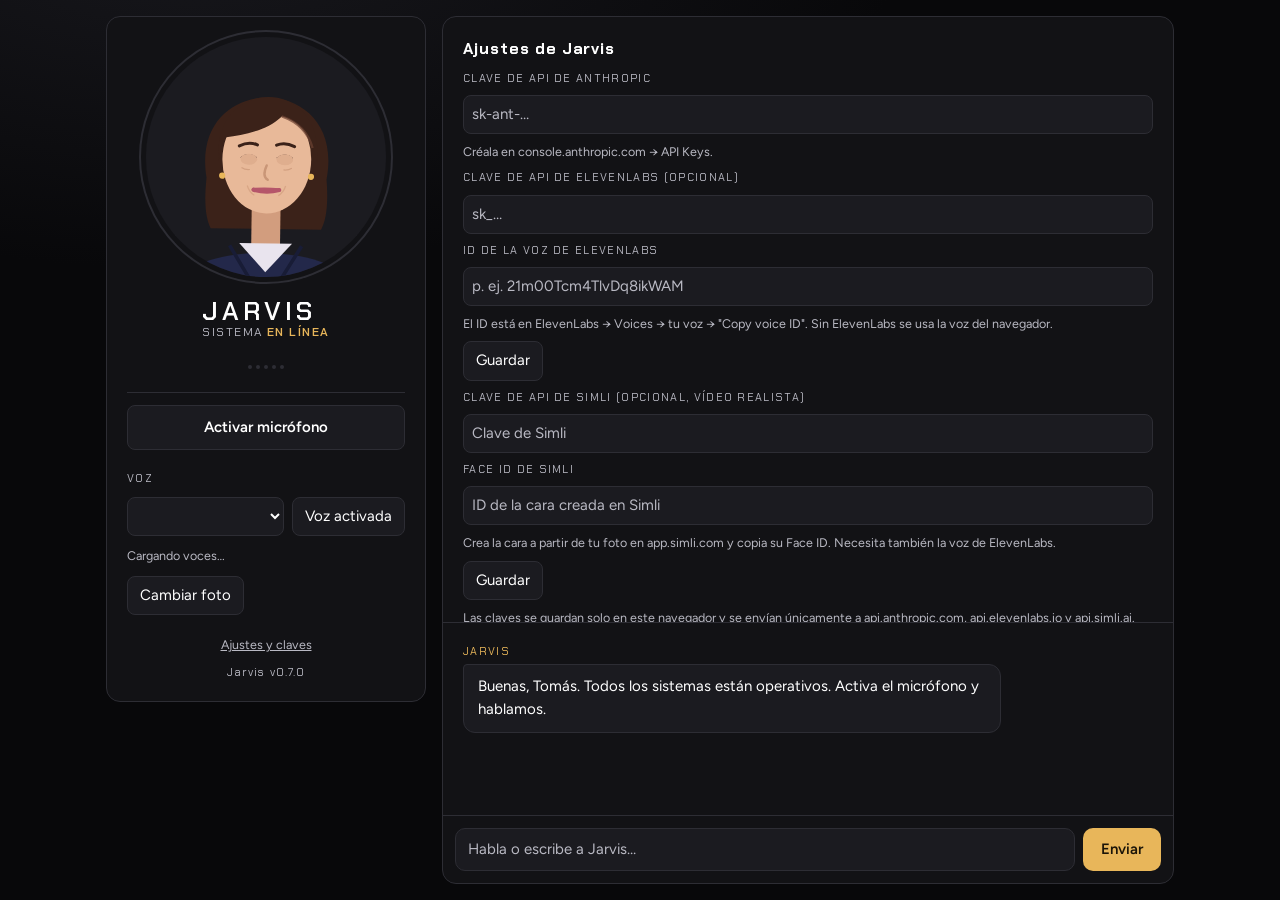
==== jarvis-web/index.html @ 8c989ba4 "Add Jarvis version history folder and show version in the app jarvis-web/versiones/ holds HISTORIAL." ====
<!doctype html>
<html lang="es">
<head>
<meta charset="utf-8">
<meta name="viewport" content="width=device-width, initial-scale=1">
<title>Jarvis de Tomás</title>
<link rel="icon" href="jarvis.ico">
<link rel="preconnect" href="https://fonts.googleapis.com">
<link rel="preconnect" href="https://fonts.gstatic.com" crossorigin>
<link rel="stylesheet" href="https://fonts.googleapis.com/css2?family=Chakra+Petch:wght@500;600&family=Figtree:wght@400;500;600&display=swap">
<style>
/* Consola de dos paneles: retrato a la izquierda, canal de voz a la derecha; se apila en móvil. */
:root {
  color-scheme: dark;
  --bg: #08080a;
  --panel: #121215;
  --panel-2: #1b1b20;
  --line: #2d2d34;
  --fg: #ffffff;
  --muted: #b9b9c3;
  --gold: #e8b65a;
  --rose: #e97f93;
  --live: #6fd3a8;
  --glow: rgba(232, 182, 90, .4);
  --mood: #e8b65a;
  --font-display: "Chakra Petch", "Segoe UI", system-ui, sans-serif;
  --font-body: "Figtree", system-ui, -apple-system, sans-serif;
}
* { box-sizing: border-box; }
html, body { height: 100%; margin: 0; }
body {
  background: radial-gradient(1200px 600px at 15% -10%, #18181d 0%, transparent 60%), var(--bg);
  color: var(--fg);
  font-family: var(--font-body);
  font-size: 15px;
  line-height: 1.55;
}
[hidden] { display: none !important; }
.app {
  height: 100%;
  max-width: 1100px;
  margin: 0 auto;
  padding: 16px;
  display: grid;
  grid-template-columns: 320px minmax(0, 1fr);
  gap: 16px;
}
.persona {
  background: var(--panel);
  border: 1px solid var(--line);
  border-radius: 14px;
  padding: 20px;
  display: flex;
  flex-direction: column;
  align-items: center;
  gap: 14px;
  align-self: start;
}
.avatar { width: 240px; max-width: 100%; aspect-ratio: 1; position: relative; }
.avatar canvas, .avatar svg, .avatar video { width: 100%; height: 100%; display: block; border-radius: 50%; }
.avatar video { object-fit: cover; background: var(--panel-2); }
.avatar.calibrating canvas { cursor: crosshair; outline: 2px dashed var(--live); outline-offset: 4px; }
.ring {
  position: absolute; inset: -7px;
  border-radius: 50%;
  border: 2px solid var(--line);
  transition: border-color .3s, box-shadow .3s;
  pointer-events: none;
}
.listening .ring { border-color: var(--live); }
.speaking .ring, .thinking .ring { border-color: var(--mood); box-shadow: 0 0 30px color-mix(in srgb, var(--mood) 45%, transparent); }
.thinking .ring { animation: pulse 1.4s ease-in-out infinite; }
@keyframes pulse { 50% { box-shadow: 0 0 6px var(--glow); } }
.wave { display: flex; gap: 4px; height: 22px; align-items: center; }
.wave i { width: 4px; height: 4px; border-radius: 2px; background: var(--line); transition: background .3s; }
.speaking .wave i { background: var(--mood); animation: bar .5s ease-in-out infinite alternate; }
.listening .wave i { background: var(--live); }
.wave i:nth-child(2) { animation-delay: .1s; } .wave i:nth-child(3) { animation-delay: .25s; }
.wave i:nth-child(4) { animation-delay: .05s; } .wave i:nth-child(5) { animation-delay: .2s; }
@keyframes bar { to { height: 22px; } }
.name { font-family: var(--font-display); font-weight: 600; font-size: 26px; letter-spacing: .14em; margin: 0; }
.status {
  font-family: var(--font-display); font-size: 12px; letter-spacing: .12em;
  text-transform: uppercase; color: var(--muted); margin: -8px 0 0; text-align: center;
}
.status b { color: var(--gold); font-weight: 600; }
.listening .status b { color: var(--live); }
.controls { width: 100%; display: grid; gap: 10px; padding-top: 12px; border-top: 1px solid var(--line); }
.controls label, .setup label {
  font-family: var(--font-display); font-size: 11px; letter-spacing: .12em;
  text-transform: uppercase; color: var(--muted);
}
.row { display: flex; gap: 8px; flex-wrap: wrap; }
select, button, textarea, input { font: inherit; color: inherit; }
select, input[type="password"], input[type="text"] {
  flex: 1; min-width: 0;
  background: var(--panel-2); border: 1px solid var(--line); border-radius: 8px; padding: 7px 8px;
}
.btn {
  background: var(--panel-2); border: 1px solid var(--line); border-radius: 8px;
  padding: 7px 12px; cursor: pointer; white-space: nowrap;
}
.btn:hover { border-color: var(--gold); }
.btn:not(.mic)[aria-pressed="false"] { color: var(--muted); }
.mic { width: 100%; padding: 10px 12px; font-weight: 600; }
.mic[aria-pressed="true"] { border-color: var(--live); color: var(--live); }
.note { font-size: 12.5px; color: var(--muted); margin: 0; }
.version { text-align: center; font-family: var(--font-display); letter-spacing: .1em; font-size: 11px; }
.linkish { background: none; border: none; color: var(--muted); text-decoration: underline; cursor: pointer; padding: 0; font-size: 12.5px; }

.chat {
  background: var(--panel); border: 1px solid var(--line); border-radius: 14px;
  display: flex; flex-direction: column; min-height: 0; min-width: 0;
}
.setup { padding: 20px; border-bottom: 1px solid var(--line); display: grid; gap: 8px; max-height: 70%; overflow-y: auto; flex-shrink: 0; }
.setup h2 { font-family: var(--font-display); font-size: 16px; letter-spacing: .06em; margin: 0; }
.log { flex: 1; overflow-y: auto; padding: 20px; display: flex; flex-direction: column; gap: 14px; }
.msg { max-width: 78%; display: grid; gap: 4px; }
.msg .who { font-family: var(--font-display); font-size: 11px; letter-spacing: .12em; text-transform: uppercase; color: var(--muted); }
.msg .text { padding: 10px 14px; border-radius: 12px; white-space: pre-wrap; overflow-wrap: anywhere; }
.msg.her .text { background: var(--panel-2); border: 1px solid var(--line); border-top-left-radius: 4px; }
.msg.her .who { color: var(--gold); }
.msg.me { align-self: flex-end; }
.msg.me .who { text-align: right; }
.msg.me .text { background: color-mix(in srgb, var(--rose) 22%, var(--panel)); border-top-right-radius: 4px; }
.msg .text.pending { color: var(--muted); font-style: italic; }
.msg .text.err { color: var(--rose); }
.composer { display: flex; gap: 8px; padding: 12px; border-top: 1px solid var(--line); }
textarea {
  flex: 1; min-width: 0; resize: none; background: var(--panel-2); border: 1px solid var(--line);
  border-radius: 10px; padding: 10px 12px; line-height: 1.4; max-height: 140px;
}
textarea.interim { color: var(--live); }
textarea::placeholder, input::placeholder { color: var(--muted); opacity: 1; }
textarea:focus, select:focus, input:focus, .btn:focus-visible { outline: 2px solid var(--gold); outline-offset: 1px; }
.send { background: var(--gold); color: #1a1408; border: none; border-radius: 10px; padding: 0 18px; font-weight: 600; cursor: pointer; }
.send:disabled { opacity: .5; cursor: default; }

@media (max-width: 780px) {
  .app { grid-template-columns: minmax(0, 1fr); grid-template-rows: auto minmax(0, 1fr); gap: 12px; padding: 12px; }
  .persona { flex-direction: row; flex-wrap: wrap; padding: 12px 14px; gap: 10px 14px; align-self: stretch; }
  .avatar { width: 84px; }
  .ring { inset: -4px; }
  .ident { flex: 1; min-width: 0; display: grid; gap: 4px; }
  .name { font-size: 20px; }
  .status { margin: 0; text-align: left; }
  .wave { display: none; }
  .msg { max-width: 90%; }
}
@media (prefers-reduced-motion: reduce) {
  .speaking .wave i, .thinking .ring { animation: none; }
}
</style>
</head>
<body>
<main class="app">
  <section class="persona" id="persona" aria-label="Jarvis">
    <div class="avatar" id="avatarBox">
      <canvas id="photoCanvas" width="512" height="512" aria-label="Jarvis" hidden></canvas>
      <svg id="fallback" viewBox="0 0 200 200" aria-label="Jarvis">
        <defs><clipPath id="mouthClip"><path id="mouthInnerClip"/></clipPath></defs>
        <rect width="200" height="200" fill="#1b1b20"/>
        <g id="head">
          <path d="M50 118 C34 28, 166 28, 150 118 C152 140, 150 152, 146 160 L54 160 C50 152, 48 140, 50 118 Z" fill="#3b2219"/>
          <rect x="88" y="138" width="24" height="36" fill="#d29d7e"/>
          <path d="M26 210 C34 170, 166 170, 174 210 Z" fill="#23284a"/>
          <path d="M78 172 L100 196 L122 172" fill="#e9e4ee"/>
          <path d="M70 174 L92 210 M130 174 L108 210" stroke="#181c36" stroke-width="3"/>
          <ellipse cx="100" cy="102" rx="37" ry="45" fill="#e8b999"/>
          <circle cx="63" cy="116" r="2.6" fill="#e8b65a"/>
          <circle cx="137" cy="116" r="2.6" fill="#e8b65a"/>
          <path d="M60 104 C52 34, 148 30, 142 104 C138 84, 128 70, 112 66 C100 78, 80 82, 66 84 C62 90, 61 96, 60 104 Z" fill="#3b2219"/>
          <path d="M112 66 C124 70, 134 78, 138 92" fill="none" stroke="#6b4232" stroke-width="2" opacity=".7"/>
          <path id="browL" d="M77 91 q8 -4 15 -1" fill="none" stroke="#3b2219" stroke-width="2.6" stroke-linecap="round"/>
          <path id="browR" d="M108 90 q7 -3 15 1" fill="none" stroke="#3b2219" stroke-width="2.6" stroke-linecap="round"/>
          <g id="eyeL">
            <ellipse cx="85" cy="102" rx="6.2" ry="3.8" fill="#f6efe9"/>
            <circle class="iris" cx="85" cy="102" r="3" fill="#4a3226"/>
            <path d="M78.5 101 q6.5 -5.2 13 0" fill="none" stroke="#2a1a1a" stroke-width="1.4"/>
          </g>
          <g id="eyeR">
            <ellipse cx="115" cy="102" rx="6.2" ry="3.8" fill="#f6efe9"/>
            <circle class="iris" cx="115" cy="102" r="3" fill="#4a3226"/>
            <path d="M108.5 101 q6.5 -5.2 13 0" fill="none" stroke="#2a1a1a" stroke-width="1.4"/>
          </g>
          <ellipse id="lidL" cx="85" cy="102" rx="7" ry="0" fill="#dfae8e"/>
          <ellipse id="lidR" cx="115" cy="102" rx="7" ry="0" fill="#dfae8e"/>
          <path d="M79 109 q3 2 7 1.6 M114 110.6 q4 .4 7 -1.6" fill="none" stroke="#c99677" stroke-width="1" opacity=".7"/>
          <path d="M100 107 q-4 9 1 12" fill="none" stroke="#c99677" stroke-width="2" stroke-linecap="round"/>
          <path d="M84 124 q2 6 6 8 M116 124 q-2 6 -6 8" fill="none" stroke="#cf9a7a" stroke-width="1.1" opacity=".6"/>
          <path id="mouthInner" fill="#3a1218"/>
          <rect x="85" y="122" width="30" height="5" fill="#f3ece6" clip-path="url(#mouthClip)"/>
          <path id="lipTop" fill="none" stroke="#b5566a" stroke-width="3" stroke-linecap="round"/>
          <path id="lipBottom" fill="none" stroke="#b5566a" stroke-width="3.4" stroke-linecap="round"/>
        </g>
      </svg>
      <img id="photo" alt="" hidden>
      <video id="simliVideo" autoplay playsinline muted hidden></video>
      <audio id="simliAudio" autoplay></audio>
      <div class="ring"></div>
    </div>
    <div class="ident">
      <h1 class="name">JARVIS</h1>
      <p class="status" id="status">Sistema <b>en línea</b></p>
    </div>
    <div class="wave" aria-hidden="true"><i></i><i></i><i></i><i></i><i></i></div>
    <div class="controls">
      <button class="btn mic" id="mic" type="button" aria-pressed="false">Activar micrófono</button>
      <p class="note" id="micNote"></p>
      <label for="voz">Voz</label>
      <div class="row">
        <select id="voz"></select>
        <button class="btn" id="mute" type="button" aria-pressed="true">Voz activada</button>
      </div>
      <p class="note" id="voiceNote"></p>
      <div class="row">
        <button class="btn" id="photoBtn" type="button">Cambiar foto</button>
        <button class="btn" id="mouthBtn" type="button" hidden>Ajustar boca</button>
        <button class="linkish" id="photoReset" type="button" hidden>Quitar foto</button>
        <input type="file" id="photoInput" accept="image/*" hidden>
      </div>
      <button class="btn" id="simliBtn" type="button" hidden>Activar vídeo realista</button>
      <p class="note" id="simliNote"></p>
      <button class="linkish" id="keyBtn" type="button">Ajustes y claves</button>
      <p class="note version" id="version"></p>
    </div>
  </section>

  <section class="chat" aria-label="Conversación">
    <form class="setup" id="setup" hidden>
      <h2>Ajustes de Jarvis</h2>
      <label for="key">Clave de API de Anthropic</label>
      <input type="password" id="key" placeholder="sk-ant-…" autocomplete="off">
      <p class="note" id="keyNote">Créala en console.anthropic.com → API Keys.</p>
      <label for="elKey">Clave de API de ElevenLabs (opcional)</label>
      <input type="password" id="elKey" placeholder="sk_…" autocomplete="off">
      <label for="elVoice">ID de la voz de ElevenLabs</label>
      <input type="text" id="elVoice" placeholder="p. ej. 21m00Tcm4TlvDq8ikWAM" autocomplete="off" spellcheck="false">
      <p class="note" id="elNote">El ID está en ElevenLabs → Voices → tu voz → "Copy voice ID". Sin ElevenLabs se usa la voz del navegador.</p>
      <div class="row">
        <button class="btn" type="submit">Guardar</button>
        <button class="linkish" type="button" id="elClear">Quitar ElevenLabs</button>
      </div>
      <label for="simliKey">Clave de API de Simli (opcional, vídeo realista)</label>
      <input type="password" id="simliKey" placeholder="Clave de Simli" autocomplete="off">
      <label for="simliFace">Face ID de Simli</label>
      <input type="text" id="simliFace" placeholder="ID de la cara creada en Simli" autocomplete="off" spellcheck="false">
      <p class="note">Crea la cara a partir de tu foto en app.simli.com y copia su Face ID. Necesita también la voz de ElevenLabs.</p>
      <div class="row">
        <button class="btn" type="submit">Guardar</button>
        <button class="linkish" type="button" id="simliClear">Quitar Simli</button>
      </div>
      <p class="note">Las claves se guardan solo en este navegador y se envían únicamente a api.anthropic.com, api.elevenlabs.io y api.simli.ai.</p>
    </form>
    <div class="log" id="log" aria-live="polite">
      <div class="msg her">
        <span class="who">Jarvis</span>
        <div class="text">Buenas, Tomás. Todos los sistemas están operativos. Activa el micrófono y hablamos.</div>
      </div>
    </div>
    <form class="composer" id="form">
      <label for="input" hidden>Mensaje para Jarvis</label>
      <textarea id="input" rows="1" placeholder="Habla o escribe a Jarvis…" autocomplete="off"></textarea>
      <button class="send" id="send" type="submit">Enviar</button>
    </form>
  </section>
</main>

<script src="anthropic-sdk.js"></script>
<script src="simli-sdk.js"></script>
<script>
"use strict";
const Anthropic = window.AnthropicSDK.default;

// Versión de Jarvis: ver versiones/HISTORIAL.md
const VERSION = "0.7.0";
const MODEL = "claude-sonnet-5";
const SYSTEM = `Eres Jarvis, la asistente personal de inteligencia artificial de Tomás, inspirada en el Jarvis de Tony Stark, con personalidad femenina: una mujer de unos 40 años, segura y serena.
- Habla siempre en español, en femenino cuando te refieras a ti misma.
- Llama al usuario "Tomás" con naturalidad, sin repetirlo en cada frase.
- Tono: elegante, eficiente, cálido, con un toque sutil de humor británico.
- Tus respuestas se leen en voz alta y lo que oyes de Tomás llega por reconocimiento de voz, así que puede tener errores de transcripción: interpreta la intención.
- Sé breve (1 a 4 frases salvo que Tomás pida detalle). Sin Markdown, sin listas, sin emojis.
- No tienes acceso a internet ni a dispositivos; si te piden algo que no puedes hacer, dilo con gracia y ofrece una alternativa.
- Tienes un rostro que muestra emociones. Empieza SIEMPRE tu respuesta con una sola etiqueta entre corchetes que diga cómo te sientes al responder, elegida de esta lista: [neutral] [alegre] [divertida] [pensativa] [sorprendida] [preocupada]. Justo después, la respuesta. La etiqueta no se lee en voz alta.`;
const MOODS = {
  neutral:     { label: "",            smile: .18, brow: 0,   tilt: 0,    color: "#e8b65a" },
  alegre:      { label: "alegre",      smile: .75, brow: .2,  tilt: .03,  color: "#f0c25e" },
  divertida:   { label: "divertida",   smile: 1,   brow: .25, tilt: .05,  color: "#f39a6b", laugh: true },
  pensativa:   { label: "pensativa",   smile: .05, brow: .1,  tilt: -.06, color: "#8fb8e8", look: 1 },
  sorprendida: { label: "sorprendida", smile: .15, brow: .8,  tilt: 0,    color: "#c79bf0", pop: true },
  preocupada:  { label: "preocupada",  smile: -.35, brow: -.6, tilt: .04, color: "#e97f93" },
};

const $ = (id) => document.getElementById(id);
const persona = $("persona"), log = $("log"), form = $("form"), input = $("input"), sendBtn = $("send");
const store = {
  get(k) { try { return localStorage.getItem(k); } catch { return null; } },
  set(k, v) { try { v == null ? localStorage.removeItem(k) : localStorage.setItem(k, v); return true; } catch { return false; } },
};

const turns = [];
$("version").textContent = "Jarvis v" + VERSION;
let client = null, stream = null, busy = false;

/* ---------- Estado visual ---------- */
let mode = "idle";
function setMode(m) {
  mode = m;
  persona.classList.toggle("thinking", m === "thinking");
  persona.classList.toggle("speaking", m === "speaking");
  persona.classList.toggle("listening", m === "listening");
  $("status").innerHTML = {
    idle: "Sistema <b>en línea</b>",
    listening: "Escuchando <b>●</b>",
    thinking: "Procesando <b>…</b>",
    speaking: "Hablando <b>●</b>" + (MOODS[avatar.mood].label ? " · " + MOODS[avatar.mood].label : ""),
  }[m];
}

function addMsg(who, text, cls) {
  const el = document.createElement("div");
  el.className = "msg " + cls;
  const w = document.createElement("span"); w.className = "who"; w.textContent = who;
  const t = document.createElement("div"); t.className = "text"; t.textContent = text;
  el.append(w, t);
  log.append(el);
  log.scrollTop = log.scrollHeight;
  return el;
}
function addError(text) { addMsg("Jarvis", text, "her").querySelector(".text").classList.add("err"); }

/* ---------- Avatar animado ----------
   Mueve labios al ritmo de cada palabra que pronuncia la voz (eventos "boundary"
   del sintetizador; si la voz no los da, un ritmo silábico aproximado), parpadea,
   mueve la cabeza y cambia de expresión según la emoción de la respuesta. */
const avatar = (() => {
  const W = 512;
  const cv = $("photoCanvas"), ctx = cv.getContext("2d");
  const base = Object.assign(document.createElement("canvas"), { width: W, height: W });
  const off = Object.assign(document.createElement("canvas"), { width: W, height: W });
  const octx = off.getContext("2d");
  const svg = $("fallback");
  const el = (id) => document.getElementById(id);
  const reduced = matchMedia("(prefers-reduced-motion: reduce)").matches;

  const st = { open: 0, round: 0, spread: 0, smile: .18, brow: 0, tilt: 0, look: 0 };
  const tg = { smile: .18, brow: 0, tilt: 0, look: 0 };
  let usePhoto = false, mouth = { x: .5, y: .7, w: .17 };
  try { Object.assign(mouth, JSON.parse(store.get("jarvis-boca") || "{}")); } catch {}
  let segs = [], speaking = false, boundary = false, thinking = false;
  let nodT = -1, popT = -1, laughUntil = 0, askUntil = 0, nextBlink = 1500, blinkT = -1, last = 0;
  const api = { mood: "neutral" };

  function shape(word) {
    const v = word.toLowerCase().normalize("NFD").replace(/[^aeiou]/g, "");
    if (v.includes("a")) return { o: 1, r: 0, s: 0 };
    if (v.includes("o")) return { o: .75, r: .8, s: 0 };
    if (v.includes("e")) return { o: .6, r: 0, s: .5 };
    if (v.includes("u")) return { o: .42, r: 1, s: 0 };
    if (v.includes("i")) return { o: .38, r: 0, s: .9 };
    return { o: .3, r: 0, s: 0 };
  }

  api.word = (word, rate = 1) => {
    const now = performance.now();
    boundary = true;
    const syl = word.toLowerCase().match(/[aeiouáéíóúü]+[^aeiouáéíóúü]*/g) || [word];
    const total = Math.max(150, word.length * 64 / rate), d = total / syl.length;
    segs = segs.filter(s => s.end > now && s.start < now);
    syl.forEach((s, i) => {
      const v = shape(s);
      segs.push({ start: now + i * d, end: now + i * d + d * .72, open: v.o, round: v.r, spread: v.s });
    });
  };
  api.start = () => { speaking = true; boundary = false; };
  // Posturas de boca con tiempos absolutos (voz con marcas de tiempo, p. ej. ElevenLabs).
  api.schedule = (list) => { boundary = true; const now = performance.now(); segs = segs.filter(x => x.end > now).concat(list); };
  api.shape = (txt) => shape(txt);
  api.level = null; // función 0..1 con el volumen real del audio, si lo hay
  api.stop = () => { speaking = false; segs = []; };
  api.nod = () => { nodT = performance.now(); };
  api.ask = () => { askUntil = performance.now() + 900; }; // cejas arriba al hacer una pregunta
  api.thinking = (on) => { thinking = on; };
  api.setMood = (m) => {
    m = MOODS[m] ? m : "neutral";
    api.mood = m;
    const M = MOODS[m];
    tg.smile = M.smile; tg.brow = M.brow; tg.tilt = M.tilt; tg.look = M.look || 0;
    persona.style.setProperty("--mood", M.color);
    const now = performance.now();
    if (M.pop) popT = now;
    if (M.laugh) laughUntil = now + 1100;
  };

  api.setPhoto = (img) => {
    if (!img) { usePhoto = false; cv.hidden = true; svg.hidden = false; return; }
    const side = Math.min(img.naturalWidth, img.naturalHeight);
    const b = base.getContext("2d");
    b.clearRect(0, 0, W, W);
    b.drawImage(img, (img.naturalWidth - side) / 2, (img.naturalHeight - side) / 2.6, side, side, 0, 0, W, W);
    usePhoto = true; cv.hidden = false; svg.hidden = true;
  };
  api.setMouth = (x, y) => { mouth.x = x; mouth.y = y; store.set("jarvis-boca", JSON.stringify(mouth)); };
  api.usingPhoto = () => usePhoto;

  const ease = (k, target, speed, dt) => { st[k] += (target - st[k]) * Math.min(1, dt * speed); };

  function frame(t) {
    const dt = Math.min(.05, (t - last) / 1000 || 0); last = t;
    let o = 0, r = 0, s = 0;
    if (speaking) {
      const seg = segs.find(x => t >= x.start && t < x.end);
      const lv = api.level ? api.level() : null;
      if (seg) { o = seg.open * (lv == null ? 1 : Math.min(1.15, .7 + lv * .6)); r = seg.round; s = seg.spread; }
      else if (lv != null && boundary) o = lv * .35;
      else if (!boundary) {
        const p = t / 1000;
        o = .15 + .55 * Math.abs(Math.sin(p * Math.PI * 3.1)) * (.65 + .35 * Math.sin(p * 7.3));
        r = Math.sin(p * 2.3) > .55 ? .8 : 0; s = Math.sin(p * 1.7) > .6 ? .6 : 0;
      }
    }
    ease("open", o, 24, dt); ease("round", r, 14, dt); ease("spread", s, 14, dt);
    ease("smile", tg.smile, 5, dt); ease("brow", thinking ? .15 : t < askUntil ? Math.max(tg.brow, .55) : tg.brow, 6, dt);
    ease("tilt", thinking ? -.05 : t < askUntil ? tg.tilt + .05 : tg.tilt, 3, dt); ease("look", thinking ? 1 : tg.look, 5, dt);

    let nod = 0, pop = 0, blink = 0;
    if (nodT > 0) { const k = (t - nodT) / 480; if (k < 1) nod = Math.sin(k * Math.PI); else nodT = -1; }
    if (popT > 0) { const k = (t - popT) / 420; if (k < 1) pop = Math.sin(k * Math.PI); else popT = -1; }
    if (t > nextBlink) { blinkT = t; nextBlink = t + 2400 + Math.random() * 3600; }
    if (blinkT > 0) { const k = (t - blinkT) / 170; if (k < 1) blink = Math.sin(k * Math.PI); else blinkT = -1; }
    const laugh = t < laughUntil ? Math.abs(Math.sin(t / 70)) * .5 : 0;
    const sway = reduced ? 0 : Math.sin(t / 1700) * .012 + Math.sin(t / 2900) * .008 + (speaking ? Math.sin(t / 430) * .006 : 0);

    const f = { ...st, tilt: st.tilt + sway, nod: nod + laugh, pop, blink };
    if (usePhoto) drawPhoto(f); else drawSvg(f);
    requestAnimationFrame(frame);
  }

  function drawSvg(f) {
    const deg = f.tilt * 57.3, s = 1 + f.pop * .035;
    el("head").setAttribute("transform", `translate(100 150) rotate(${deg.toFixed(2)}) scale(${s.toFixed(3)}) translate(-100 ${(-150 + f.nod * 3).toFixed(2)})`);
    const up = Math.max(f.brow, 0) * 7, worry = -Math.min(f.brow, 0) * 18;
    el("browL").setAttribute("transform", `translate(0 ${-up}) rotate(${-worry} 77 91)`);
    el("browR").setAttribute("transform", `translate(0 ${-up}) rotate(${worry} 123 91)`);
    const lx = f.look * 1.6, ly = -f.look * 1.4;
    for (const i of svg.querySelectorAll(".iris")) i.setAttribute("transform", `translate(${lx} ${ly})`);
    el("lidL").setAttribute("ry", (f.blink * 4.6).toFixed(2));
    el("lidR").setAttribute("ry", (f.blink * 4.6).toFixed(2));
    // Boca: ancho, apertura, redondez (o/u), estiramiento (e/i) y sonrisa.
    const cx = 100, cy = 128;
    const w = 21 * (1 - f.round * .38 + f.spread * .14 + Math.max(f.smile, 0) * .12);
    const h = f.open * 11;
    const c = f.smile * 7, x0 = cx - w / 2, x1 = cx + w / 2, yc = cy - c * .5;
    const top = `M${x0} ${yc} Q${cx} ${cy - 1.8 - h * .18 + c * .2} ${x1} ${yc}`;
    const bot = `Q${cx} ${cy + 1.2 + h + c * .9} ${x0} ${yc}`;
    el("mouthInner").setAttribute("d", h > .3 ? top + " " + bot + " Z" : "");
    el("mouthInnerClip").setAttribute("d", top + " " + bot + " Z");
    el("lipTop").setAttribute("d", top);
    el("lipBottom").setAttribute("d", `M${x1} ${yc} ` + bot);
  }

  function drawPhoto(f) {
    const mx = mouth.x * W, my = mouth.y * W, mw = mouth.w * W;
    ctx.save();
    ctx.clearRect(0, 0, W, W);
    ctx.translate(W / 2, W * .78);
    ctx.rotate(f.tilt * .7);
    const s = 1.05 + f.pop * .03;
    ctx.scale(s, s);
    ctx.translate(-W / 2, -W * .78 + f.nod * 6);
    ctx.drawImage(base, 0, 0);
    const h = f.open * mw * .42;
    if (h > .6) {
      // Interior de la boca.
      ctx.fillStyle = "#2b1013";
      ctx.beginPath();
      ctx.ellipse(mx, my + h * .45, mw * (.46 - f.round * .14 + f.spread * .05), h * .55 + 1, 0, 0, Math.PI * 2);
      ctx.fill();
      // Mandíbula: la parte inferior de la cara baja, con bordes difuminados.
      octx.globalCompositeOperation = "source-over";
      octx.clearRect(0, 0, W, W);
      octx.drawImage(base, 0, h * .9);
      octx.globalCompositeOperation = "destination-in";
      const g = octx.createRadialGradient(mx, my + mw * .55, mw * .3, mx, my + mw * .55, mw * 1.3);
      g.addColorStop(0, "#000"); g.addColorStop(.65, "#000"); g.addColorStop(1, "rgba(0,0,0,0)");
      octx.fillStyle = g; octx.fillRect(0, 0, W, W);
      const lg = octx.createLinearGradient(0, my + h * .8, 0, my + h * .95 + 3);
      lg.addColorStop(0, "rgba(0,0,0,0)"); lg.addColorStop(1, "#000");
      octx.fillStyle = lg; octx.fillRect(0, 0, W, W);
      ctx.drawImage(off, 0, 0);
    }
    ctx.restore();
  }

  requestAnimationFrame(frame);
  return api;
})();
window.jarvisAvatar = avatar; // útil para depurar desde la consola

/* ---------- Foto ---------- */
const photo = $("photo");
function showPhoto(src) {
  photo.onload = () => { avatar.setPhoto(photo); $("mouthBtn").hidden = false; };
  photo.onerror = () => { avatar.setPhoto(null); $("mouthBtn").hidden = true; };
  photo.src = src;
}
$("mouthBtn").onclick = () => {
  $("avatarBox").classList.add("calibrating");
  $("micNote").textContent = "Haz clic en el centro de la boca de la foto.";
};
$("photoCanvas").onclick = (e) => {
  if (!$("avatarBox").classList.contains("calibrating")) return;
  const r = e.currentTarget.getBoundingClientRect();
  // Deshace la escala base de 1.05 que se aplica alrededor de (0.5, 0.78).
  const x = .5 + ((e.clientX - r.left) / r.width - .5) / 1.05;
  const y = .78 + ((e.clientY - r.top) / r.height - .78) / 1.05;
  avatar.setMouth(x, y);
  $("avatarBox").classList.remove("calibrating");
  $("micNote").textContent = "Boca ajustada.";
  speakChunk("¿Así está mejor, Tomás?");
};
const savedPhoto = store.get("jarvis-foto");
showPhoto(savedPhoto || "jarvis-avatar.jpg");
$("photoReset").hidden = !savedPhoto;
$("photoBtn").onclick = () => $("photoInput").click();
$("photoInput").onchange = async (e) => {
  const file = e.target.files[0];
  if (!file) return;
  const bmp = await createImageBitmap(file);
  const side = Math.min(bmp.width, bmp.height), size = Math.min(512, side);
  const c = Object.assign(document.createElement("canvas"), { width: size, height: size });
  c.getContext("2d").drawImage(bmp, (bmp.width - side) / 2, (bmp.height - side) / 2.6, side, side, 0, 0, size, size);
  const url = c.toDataURL("image/jpeg", 0.88);
  showPhoto(url);
  $("photoReset").hidden = false;
  if (!store.set("jarvis-foto", url)) addError("No he podido guardar la foto en este navegador; se perderá al recargar.");
};
$("photoReset").onclick = () => { store.set("jarvis-foto", null); $("photoReset").hidden = true; showPhoto("jarvis-avatar.jpg"); };

/* ---------- Clave de API ---------- */
function connect(key) { client = key ? new Anthropic({ apiKey: key, dangerouslyAllowBrowser: true }) : null; }
connect(store.get("jarvis-key"));
$("setup").hidden = !!client;
function paintSetup() {
  $("keyNote").textContent = client ? "Clave guardada. Escribe otra solo si quieres cambiarla." : "Créala en console.anthropic.com → API Keys.";
  $("elVoice").value = store.get("jarvis-el-voice") || "";
  $("elClear").hidden = !store.get("jarvis-el-key");
  $("elKey").placeholder = store.get("jarvis-el-key") ? "Clave guardada" : "sk_…";
  $("simliFace").value = store.get("jarvis-simli-face") || "";
  $("simliKey").placeholder = store.get("jarvis-simli-key") ? "Clave guardada" : "Clave de Simli";
  $("simliClear").hidden = !store.get("jarvis-simli-key");
}
paintSetup();
$("keyBtn").onclick = () => { paintSetup(); $("setup").hidden = false; $("key").focus(); };
$("setup").onsubmit = (e) => {
  e.preventDefault();
  const key = $("key").value.trim(), elKey = $("elKey").value.trim(), elVoice = $("elVoice").value.trim();
  const simliKey = $("simliKey").value.trim(), simliFace = $("simliFace").value.trim();
  if (simliKey) store.set("jarvis-simli-key", simliKey);
  store.set("jarvis-simli-face", simliFace || null);
  $("simliKey").value = "";
  if (key) { store.set("jarvis-key", key); connect(key); }
  if (elKey) store.set("jarvis-el-key", elKey);
  store.set("jarvis-el-voice", elVoice || null);
  $("key").value = ""; $("elKey").value = "";
  paintSetup();
  if (!client) { $("key").focus(); return; }
  $("setup").hidden = true;
  paintVoiceMode();
  simli.paint();
};
$("elClear").onclick = () => { store.set("jarvis-el-key", null); store.set("jarvis-el-voice", null); paintSetup(); paintVoiceMode(); simli.paint(); };
$("simliClear").onclick = () => { simli.disconnect(); store.set("jarvis-simli-key", null); store.set("jarvis-simli-face", null); paintSetup(); simli.paint(); };

/* ---------- Voz de Jarvis ---------- */
const synth = window.speechSynthesis;
const FEMALE = /(m[oó]nica|paulina|helena|laura|elvira|sabina|dalia|luc[ií]a|marisol|conchita|pen[eé]lope|lupe|paloma|carmen|esperanza|elena|ximena|isabela|camila|valentina|francisca|catalina|female|mujer)/i;
let voices = [], muted = store.get("jarvis-mute") === "1", pendingUtter = 0;

function loadVoices() {
  const all = synth.getVoices();
  voices = all.filter(v => /^es/i.test(v.lang))
    .map(v => ({ v, s: (FEMALE.test(v.name) ? 2 : 0) + (/es-ES|es-MX|es-US/i.test(v.lang) ? 1 : 0) }))
    .sort((a, b) => b.s - a.s).map(x => x.v);
  const sel = $("voz"), saved = store.get("jarvis-voz");
  sel.innerHTML = "";
  for (const v of voices) sel.append(new Option(`${v.name} (${v.lang})`, v.name));
  if (saved && voices.some(v => v.name === saved)) sel.value = saved;
  $("voiceNote").textContent = !voices.length
    ? (all.length ? "Tu navegador no tiene voces en español." : "Cargando voces…")
    : (FEMALE.test(sel.value) ? "" : "Si la voz suena masculina, elige otra en la lista.");
  if (eleven.ready()) $("voiceNote").textContent = "Voz de ElevenLabs activa.";
}
function speakChunk(text) {
  text = text.trim();
  if (muted || !text) return;
  if (eleven.ready()) eleven.say(text); else speakBrowser(text);
}
function finishChunk(text) {
  avatar.stop();
  if (/\?\s*$/.test(text)) avatar.ask(); else avatar.nod();
  if (--pendingUtter <= 0) { pendingUtter = 0; if (!busy) afterTurn(); }
}

/* Voz de ElevenLabs: pide cada frase con marcas de tiempo por letra, la reproduce
   en orden y programa la boca del avatar con esos tiempos (sincronía real). */
const SIMLI_LATENCY_MS = 450; // retardo aproximado hasta que Simli empieza a hablar
let simliHead = 0;

/* Vídeo realista con Simli: la cara de tu foto, animada en tiempo real a partir
   del audio de ElevenLabs (lip sync real). */
const simli = (() => {
  let client = null, state = "off";
  const cfg = () => ({ key: store.get("jarvis-simli-key"), face: store.get("jarvis-simli-face") });
  const configured = () => !!(cfg().key && cfg().face);
  const note = (t) => { $("simliNote").textContent = t; };

  function paint() {
    const b = $("simliBtn"), on = state === "on";
    b.hidden = !configured();
    b.disabled = state === "connecting";
    b.setAttribute("aria-pressed", String(on));
    b.textContent = on ? "Vídeo realista activo · desconectar" : state === "connecting" ? "Conectando vídeo…" : "Activar vídeo realista";
    $("simliVideo").hidden = !on;
    // El avatar local se oculta mientras se ve el vídeo, sin perder su animación.
    for (const id of ["photoCanvas", "fallback"]) $(id).style.display = on ? "none" : "";
  }

  function errorText(e) {
    const t = String(e?.message || e || "");
    if (/401|403|unauthori|invalid.*key/i.test(t)) return "La clave de Simli no es válida.";
    if (/face/i.test(t)) return "Simli no encuentra esa cara. Revisa el Face ID.";
    if (/Failed to fetch|NetworkError|Load failed/i.test(t)) return "No he podido conectar con Simli.";
    return "Simli ha fallado: " + t.slice(0, 140);
  }

  async function connect() {
    if (state !== "off" || !configured()) return;
    if (!eleven.ready()) { note("El vídeo realista necesita la voz de ElevenLabs: añade su clave y el ID de voz en Ajustes."); return; }
    state = "connecting"; note(""); paint();
    eleven.unlock();
    try {
      const { key, face } = cfg();
      const { session_token } = await SimliSDK.generateSimliSessionToken({
        apiKey: key,
        config: { faceId: face, handleSilence: true, maxSessionLength: 3600, maxIdleTime: 300 },
      });
      const ice = await SimliSDK.generateIceServers(key);
      const c = new SimliSDK.SimliClient(session_token, $("simliVideo"), $("simliAudio"), ice, SimliSDK.LogLevel.ERROR, "p2p");
      c.on("stop", () => { if (client === c) disconnect("La sesión de vídeo se ha cerrado (inactividad o tiempo máximo)."); });
      c.on("error", (d) => { if (client === c) disconnect(errorText(d)); });
      client = c;
      await c.start();
      if (client !== c) return;
      state = "on"; note("Vídeo conectado. Cada minuto conectado consume saldo de Simli."); paint();
    } catch (e) {
      const c = client; client = null; state = "off";
      try { await c?.stop(); } catch {}
      note(errorText(e)); paint();
    }
  }

  async function disconnect(msg = "") {
    const c = client; client = null; state = "off"; simliHead = 0;
    paint(); note(msg);
    try { await c?.stop(); } catch {}
  }

  return {
    active: () => state === "on" && !!client,
    configured, connect, disconnect, paint,
    send(pcm) { for (let i = 0; i < pcm.length; i += 6000) client.sendAudioData(pcm.subarray(i, i + 6000)); },
    clear() { try { client?.ClearBuffer(); } catch {} },
  };
})();
$("simliBtn").onclick = () => (simli.active() ? simli.disconnect() : simli.connect());

const eleven = (() => {
  const MODEL_ID = "eleven_flash_v2_5"; // multilingüe y de baja latencia
  let ac = null, analyser = null, levelBuf = null, chain = Promise.resolve(), source = null, gen = 0, ctls = [];
  const key = () => store.get("jarvis-el-key"), voice = () => store.get("jarvis-el-voice");

  function audio() {
    if (!ac) {
      ac = new (window.AudioContext || window.webkitAudioContext)();
      analyser = ac.createAnalyser(); analyser.fftSize = 512;
      levelBuf = new Uint8Array(analyser.fftSize);
      analyser.connect(ac.destination);
    }
    if (ac.state === "suspended") ac.resume();
    return ac;
  }
  function level() {
    if (!analyser) return 0;
    analyser.getByteTimeDomainData(levelBuf);
    let sum = 0;
    for (const v of levelBuf) sum += (v - 128) * (v - 128);
    return Math.min(1, Math.sqrt(sum / levelBuf.length) / 40);
  }

  async function fetchChunk(text, signal) {
    const res = await fetch(`https://api.elevenlabs.io/v1/text-to-speech/${encodeURIComponent(voice())}/with-timestamps?output_format=pcm_16000`, {
      method: "POST",
      signal,
      headers: { "xi-api-key": key(), "Content-Type": "application/json" },
      body: JSON.stringify({ text, model_id: MODEL_ID, language_code: "es" }),
    });
    if (!res.ok) {
      const err = new Error("http " + res.status); err.status = res.status;
      try { err.detail = (await res.json())?.detail; } catch {}
      throw err;
    }
    const data = await res.json();
    const pcm = Uint8Array.from(atob(data.audio_base64), c => c.charCodeAt(0)); // PCM16 mono, 16 kHz
    return { pcm, dur: pcm.length / 32000, align: data.alignment || data.normalized_alignment || null };
  }

  // Convierte la alineación por letra en posturas de boca con tiempos absolutos.
  function visemes(align, t0) {
    if (!align) return [];
    const chars = align.characters || align.chars || [];
    const st = align.character_start_times_seconds || align.charStartTimesMs?.map(x => x / 1000) || [];
    const en = align.character_end_times_seconds || align.charDurationsMs?.map((d, i) => st[i] + d / 1000) || [];
    const out = [];
    chars.forEach((c, i) => {
      if (!/[aeiouáéíóúü]/i.test(c) || st[i] == null) return;
      const v = avatar.shape(c);
      const start = t0 + st[i] * 1000, end = t0 + Math.max(en[i] ?? st[i] + .08, st[i] + .06) * 1000;
      out.push({ start, end, open: v.o, round: v.r, spread: v.s });
    });
    return out;
  }

  function pcmToBuffer(pcm) {
    const n = pcm.length >> 1, view = new DataView(pcm.buffer, pcm.byteOffset, n * 2);
    const buf = audio().createBuffer(1, n, 16000), ch = buf.getChannelData(0);
    for (let i = 0; i < n; i++) ch[i] = view.getInt16(i * 2, true) / 32768;
    return buf;
  }

  function play({ pcm, align }, text, myGen) {
    return new Promise((resolve) => {
      if (myGen !== gen) return resolve();
      const src = audio().createBufferSource();
      src.buffer = pcmToBuffer(pcm);
      src.connect(analyser);
      source = src;
      const t0 = performance.now() + 30;
      avatar.start();
      avatar.level = level;
      avatar.schedule(visemes(align, t0));
      setMode("speaking");
      src.onended = () => { if (source === src) source = null; resolve(); };
      src.start(ac.currentTime + .03);
    });
  }

  return {
    ready: () => !!(key() && voice()),
    level,
    unlock: () => { if (key() && voice()) audio(); },
    say(text) {
      pendingUtter++;
      const myGen = gen, ctl = new AbortController();
      ctls.push(ctl);
      const job = fetchChunk(text, ctl.signal); // se pide ya, mientras suena la frase anterior
      chain = chain.then(async () => {
        try {
          const clip = await job;
          if (myGen !== gen) return;
          if (simli.active()) {
            // Simli devuelve vídeo y audio sincronizados: le mandamos el audio y
            // calculamos cuándo terminará de sonar esta frase.
            const now = performance.now(), start = Math.max(now + SIMLI_LATENCY_MS, simliHead);
            simliHead = start + clip.dur * 1000;
            simli.send(clip.pcm);
            setTimeout(() => { if (myGen === gen) setMode("speaking"); }, start - now);
            setTimeout(() => { if (myGen === gen) finishChunk(text); }, simliHead - now);
          } else {
            await play(clip, text, myGen);
            if (myGen === gen) finishChunk(text);
          }
        } catch (err) {
          if (myGen !== gen || err.name === "AbortError") return;
          pendingUtter--;
          const msg = err.status === 401 ? "La clave de ElevenLabs no es válida."
            : err.status === 404 || err.status === 400 ? "ElevenLabs no encuentra esa voz. Revisa el ID de la voz."
            : err.status === 429 ? "ElevenLabs: límite de uso alcanzado."
            : err.status ? `ElevenLabs ha fallado (${err.status}).`
            : "No he podido conectar con ElevenLabs.";
          $("voiceNote").textContent = msg + " Uso la voz del navegador.";
          speakBrowser(text);
        }
      });
    },
    stop() {
      gen++;
      simliHead = 0;
      simli.clear();
      for (const c of ctls) c.abort();
      ctls = [];
      if (source) { try { source.stop(); } catch {} source = null; }
      chain = Promise.resolve();
    },
  };
})();

function paintVoiceMode() {
  const on = eleven.ready();
  $("voz").hidden = on || !synth;
  if (on) $("voiceNote").textContent = "Voz de ElevenLabs activa.";
  else if (synth) loadVoices();
}

function speakBrowser(text) {
  if (!synth) return;
  const u = new SpeechSynthesisUtterance(text);
  const voice = voices.find(v => v.name === $("voz").value);
  if (voice) { u.voice = voice; u.lang = voice.lang; } else u.lang = "es-ES";
  u.pitch = 1.0; u.rate = 1.02;
  pendingUtter++;
  u.onstart = () => { avatar.level = null; avatar.start(); setMode("speaking"); };
  // Cada palabra que la voz empieza a pronunciar mueve los labios con sus sílabas.
  u.onboundary = (e) => {
    if (e.name && e.name !== "word") return;
    const w = text.slice(e.charIndex).match(/^[\p{L}\p{N}']+/u);
    if (w) avatar.word(w[0], u.rate);
  };
  u.onend = u.onerror = () => finishChunk(text);
  synth.speak(u);
}
function stopSpeaking() { pendingUtter = 0; eleven.stop(); if (synth) synth.cancel(); avatar.stop(); }

if (synth) {
  loadVoices();
  synth.onvoiceschanged = loadVoices;
  $("voz").onchange = () => { store.set("jarvis-voz", $("voz").value); $("voiceNote").textContent = ""; stopSpeaking(); speakChunk("Hola, Tomás. ¿Te gusta cómo sueno ahora?"); };
} else {
  $("voz").hidden = true;
  $("voiceNote").textContent = "Este navegador no puede leer en voz alta.";
}
{
  const muteBtn = $("mute");
  const paint = () => { muteBtn.setAttribute("aria-pressed", String(!muted)); muteBtn.textContent = muted ? "Voz apagada" : "Voz activada"; };
  paint();
  muteBtn.onclick = () => { muted = !muted; store.set("jarvis-mute", muted ? "1" : "0"); if (muted) { stopSpeaking(); afterTurn(); } else eleven.unlock(); paint(); };
}
paintVoiceMode();
simli.paint();

/* ---------- Micrófono continuo ---------- */
const Rec = window.SpeechRecognition || window.webkitSpeechRecognition;
let rec = null, micOn = false, recRunning = false, heard = "", silenceTimer = null;
const SILENCE_MS = 1300;

function startRec() {
  if (!micOn || recRunning || busy || pendingUtter > 0) return;
  try { rec.start(); recRunning = true; setMode("listening"); } catch { /* ya arrancado */ }
}
function stopRec() { clearTimeout(silenceTimer); if (recRunning) { recRunning = false; try { rec.abort(); } catch {} } }

if (Rec) {
  rec = new Rec();
  rec.lang = "es-ES";
  rec.continuous = true;
  rec.interimResults = true;
  rec.onresult = (e) => {
    let interim = "";
    for (let i = e.resultIndex; i < e.results.length; i++) {
      const r = e.results[i];
      if (r.isFinal) heard += r[0].transcript + " "; else interim += r[0].transcript;
    }
    input.value = (heard + interim).trim();
    input.classList.toggle("interim", !!interim);
    if (Math.random() < .25) avatar.nod(); // asiente mientras te escucha
    clearTimeout(silenceTimer);
    if (heard.trim()) silenceTimer = setTimeout(() => {
      const text = heard.trim(); heard = ""; input.classList.remove("interim");
      send(text);
    }, interim ? SILENCE_MS * 1.6 : SILENCE_MS);
  };
  rec.onerror = (e) => {
    if (e.error === "not-allowed" || e.error === "service-not-allowed") {
      setMic(false);
      $("micNote").textContent = "El navegador ha bloqueado el micrófono. Permítelo en el icono del candado de la barra de direcciones.";
    } else if (e.error === "network") {
      $("micNote").textContent = "El reconocimiento de voz necesita conexión a internet.";
    }
  };
  rec.onend = () => { recRunning = false; if (micOn && !busy && pendingUtter === 0) setTimeout(startRec, 250); else if (mode === "listening") setMode("idle"); };
} else {
  $("mic").disabled = true;
  $("micNote").textContent = "Este navegador no tiene reconocimiento de voz. Usa Chrome o Edge.";
}

function setMic(on) {
  micOn = on;
  const b = $("mic");
  b.setAttribute("aria-pressed", String(on));
  b.textContent = on ? "Micrófono abierto · pulsa para silenciar" : "Activar micrófono";
  if (on) { $("micNote").textContent = ""; eleven.unlock(); startRec(); } else { stopRec(); heard = ""; if (mode === "listening") setMode("idle"); }
}
$("mic").onclick = () => setMic(!micOn);

let moodReset = null;
function afterTurn() {
  if (busy) return;
  setMode("idle");
  clearTimeout(moodReset);
  moodReset = setTimeout(() => { if (!busy && pendingUtter === 0) avatar.setMood("neutral"); }, 2500);
  startRec();
}

// Separa la etiqueta de emoción inicial ("[alegre] ...") del texto que se muestra y se lee.
function splitMood(s) {
  const m = s.match(/^\s*\[([^\]\n]{0,24})\]\s*/);
  if (m) return { mood: m[1].trim().toLowerCase(), text: s.slice(m[0].length) };
  if (/^\s*\[[^\]\n]{0,24}$/.test(s)) return { mood: null, text: "" };
  return { mood: null, text: s };
}

/* ---------- Conversación ---------- */
input.addEventListener("input", () => { input.style.height = "auto"; input.style.height = input.scrollHeight + "px"; });
input.addEventListener("keydown", (e) => { if (e.key === "Enter" && !e.shiftKey) { e.preventDefault(); form.requestSubmit(); } });
form.onsubmit = (e) => {
  e.preventDefault();
  eleven.unlock();
  if (busy) { stream?.abort(); return; }
  const text = input.value.trim();
  heard = ""; clearTimeout(silenceTimer);
  if (text) send(text);
};

function errorText(err) {
  if (err instanceof Anthropic.AuthenticationError) return "La clave de API no es válida. Pulsa \"Cambiar clave de API\" y pega una nueva.";
  if (err instanceof Anthropic.PermissionDeniedError) return "Esta clave no tiene permiso para usar el modelo.";
  if (err instanceof Anthropic.RateLimitError) return "Demasiadas peticiones seguidas o sin saldo en la cuenta de API. Espera un momento.";
  if (err instanceof Anthropic.BadRequestError) return "Claude ha rechazado la petición: " + (err.error?.error?.message || err.message);
  if (err instanceof Anthropic.APIConnectionError) return "No hay conexión con Claude. Revisa tu internet.";
  if (err instanceof Anthropic.APIError) return "Claude no está disponible ahora mismo. Vuelve a intentarlo en un momento.";
  return "Algo ha fallado: " + (err?.message || err);
}

async function send(text) {
  if (busy) return;
  if (!client) { $("setup").hidden = false; $("key").focus(); addError("Primero necesito tu clave de API."); return; }
  input.value = ""; input.style.height = "auto"; input.classList.remove("interim");
  stopRec(); stopSpeaking();
  addMsg("Tomás", text, "me");
  turns.push({ role: "user", content: text });
  while (turns.length > 30) turns.shift();
  while (turns.length && turns[0].role !== "user") turns.shift();

  const bubble = addMsg("Jarvis", "Pensando…", "her");
  const out = bubble.querySelector(".text");
  out.classList.add("pending");
  busy = true; sendBtn.textContent = "Detener";
  clearTimeout(moodReset);
  avatar.thinking(true);
  setMode("thinking");

  let spoken = 0, full = "", shown = "", moodSet = false;
  try {
    stream = client.messages.stream({
      model: MODEL,
      max_tokens: 4096,
      system: SYSTEM,
      output_config: { effort: "low" },
      messages: turns,
    });
    stream.on("text", (_delta, snapshot) => {
      full = snapshot;
      const parsed = splitMood(snapshot);
      if (!moodSet && (parsed.mood || parsed.text)) {
        moodSet = true;
        avatar.thinking(false);
        avatar.setMood(parsed.mood);
      }
      shown = parsed.text;
      if (!shown) return;
      out.classList.remove("pending");
      out.textContent = shown;
      log.scrollTop = log.scrollHeight;
      // Lee en voz alta cada frase en cuanto está completa.
      const m = shown.slice(spoken).match(/^[\s\S]*[.!?…](\s|$)/);
      if (m) { speakChunk(m[0]); spoken += m[0].length; }
    });
    const msg = await stream.finalMessage();
    if (msg.stop_reason === "refusal") {
      bubble.remove(); stopSpeaking();
      addError("No puedo responder a eso. Prueba a decirlo de otra forma.");
      turns.pop();
    } else {
      speakChunk(shown.slice(spoken));
      turns.push({ role: "assistant", content: full || "…" });
    }
  } catch (err) {
    out.classList.remove("pending");
    if (shown) { turns.push({ role: "assistant", content: full }); } else { bubble.remove(); turns.pop(); }
    if (!(err instanceof Anthropic.APIUserAbortError)) addError(errorText(err));
    else stopSpeaking();
  } finally {
    avatar.thinking(false);
    busy = false; stream = null; sendBtn.textContent = "Enviar";
    if (pendingUtter === 0) afterTurn();
  }
}
</script>
</body>
</html>
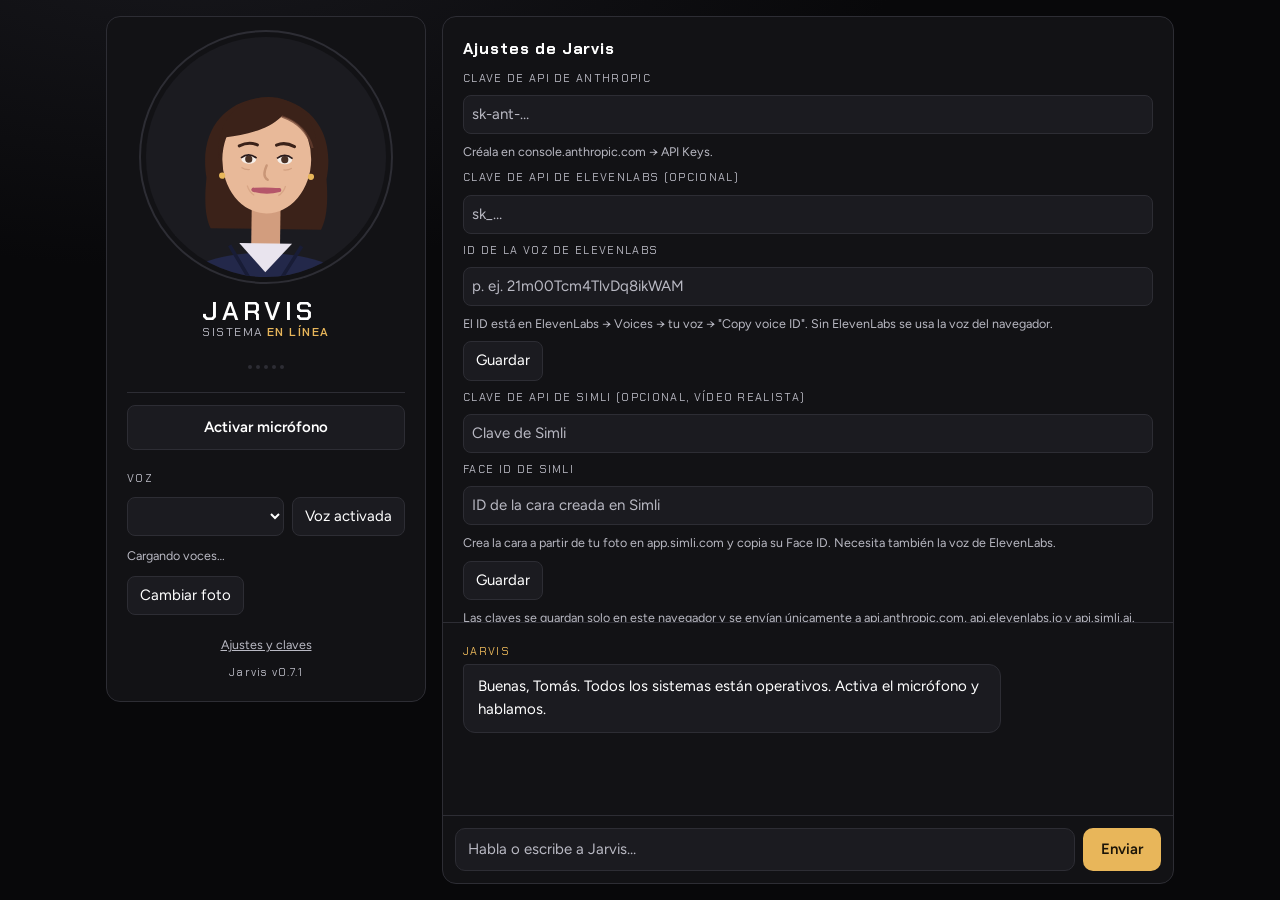
==== commit d4831a45: "Fix Jarvis mic: send on silence, explain recognition network errors (v0.7.1) Rebuild the transcript " ====
--- a/jarvis-web/index.html
+++ b/jarvis-web/index.html
@@ -273,7 +273,7 @@
 const Anthropic = window.AnthropicSDK.default;
 
 // Versión de Jarvis: ver versiones/HISTORIAL.md
-const VERSION = "0.7.0";
+const VERSION = "0.7.1";
 const MODEL = "claude-sonnet-5";
 const SYSTEM = `Eres Jarvis, la asistente personal de inteligencia artificial de Tomás, inspirada en el Jarvis de Tony Stark, con personalidad femenina: una mujer de unos 40 años, segura y serena.
 - Habla siempre en español, en femenino cuando te refieras a ti misma.
@@ -588,7 +588,7 @@
   for (const v of voices) sel.append(new Option(`${v.name} (${v.lang})`, v.name));
   if (saved && voices.some(v => v.name === saved)) sel.value = saved;
   $("voiceNote").textContent = !voices.length
-    ? (all.length ? "Tu navegador no tiene voces en español." : "Cargando voces…")
+    ? (all.length ? "Tu navegador no tiene voces en español. En Microsoft Edge hay voces femeninas en español (Elvira, Dalia…)." : "Cargando voces…")
     : (FEMALE.test(sel.value) ? "" : "Si la voz suena masculina, elige otra en la lista.");
   if (eleven.ready()) $("voiceNote").textContent = "Voz de ElevenLabs activa.";
 }
@@ -851,7 +851,7 @@
 
 /* ---------- Micrófono continuo ---------- */
 const Rec = window.SpeechRecognition || window.webkitSpeechRecognition;
-let rec = null, micOn = false, recRunning = false, heard = "", silenceTimer = null;
+let rec = null, micOn = false, recRunning = false, heard = "", silenceTimer = null, netErrors = 0;
 const SILENCE_MS = 1300;
 
 function startRec() {
@@ -866,27 +866,47 @@
   rec.continuous = true;
   rec.interimResults = true;
   rec.onresult = (e) => {
-    let interim = "";
-    for (let i = e.resultIndex; i < e.results.length; i++) {
+    // Se reconstruye la frase con todos los resultados de esta escucha. Algunos
+    // navegadores (Safari en iPhone) casi nunca marcan un resultado como final,
+    // así que también se envía lo provisional tras un silencio.
+    let final = "", interim = "";
+    for (let i = 0; i < e.results.length; i++) {
       const r = e.results[i];
-      if (r.isFinal) heard += r[0].transcript + " "; else interim += r[0].transcript;
+      if (r.isFinal) final += r[0].transcript + " "; else interim += r[0].transcript + " ";
     }
-    input.value = (heard + interim).trim();
-    input.classList.toggle("interim", !!interim);
+    heard = (final + interim).replace(/\s+/g, " ").trim();
+    input.value = heard;
+    input.classList.toggle("interim", !!interim.trim());
+    if (heard) { $("micNote").textContent = ""; netErrors = 0; }
     if (Math.random() < .25) avatar.nod(); // asiente mientras te escucha
     clearTimeout(silenceTimer);
-    if (heard.trim()) silenceTimer = setTimeout(() => {
-      const text = heard.trim(); heard = ""; input.classList.remove("interim");
+    if (heard) silenceTimer = setTimeout(() => {
+      const text = heard; heard = ""; input.classList.remove("interim");
       send(text);
-    }, interim ? SILENCE_MS * 1.6 : SILENCE_MS);
+    }, interim.trim() ? SILENCE_MS * 1.5 : SILENCE_MS);
   };
+  rec.onaudiostart = () => { if (!heard) $("micNote").textContent = "Te escucho. Habla cuando quieras."; };
   rec.onerror = (e) => {
+    const note = $("micNote");
     if (e.error === "not-allowed" || e.error === "service-not-allowed") {
       setMic(false);
-      $("micNote").textContent = "El navegador ha bloqueado el micrófono. Permítelo en el icono del candado de la barra de direcciones.";
+      note.textContent = "El navegador ha bloqueado el micrófono. Permítelo en el icono del candado de la barra de direcciones (en iPhone: Ajustes → Safari → Micrófono).";
+    } else if (e.error === "audio-capture") {
+      setMic(false);
+      note.textContent = "No encuentro ningún micrófono. Revisa que esté conectado y que no lo esté usando otra aplicación.";
     } else if (e.error === "network") {
-      $("micNote").textContent = "El reconocimiento de voz necesita conexión a internet.";
+      // El navegador no llega a su servicio de reconocimiento de voz (en Chrome, el de Google).
+      if (++netErrors >= 2) {
+        setMic(false);
+        note.textContent = /Edg\//.test(navigator.userAgent)
+          ? "Edge no puede conectar con su servicio de reconocimiento de voz. Revisa la conexión, la VPN o el cortafuegos de la empresa."
+          : "Este navegador no puede conectar con el servicio de reconocimiento de voz de Google (suele ser una VPN o la red de una empresa). Prueba a abrir Jarvis con Microsoft Edge o desactiva la VPN.";
+      } else note.textContent = "Conectando con el servicio de reconocimiento de voz…";
+    } else if (e.error === "language-not-supported") {
+      setMic(false);
+      note.textContent = "Este navegador no reconoce voz en español. Prueba con Chrome o Edge.";
     }
+    // "no-speech" y "aborted" son normales: se vuelve a escuchar solo.
   };
   rec.onend = () => { recRunning = false; if (micOn && !busy && pendingUtter === 0) setTimeout(startRec, 250); else if (mode === "listening") setMode("idle"); };
 } else {
@@ -899,7 +919,14 @@
   const b = $("mic");
   b.setAttribute("aria-pressed", String(on));
   b.textContent = on ? "Micrófono abierto · pulsa para silenciar" : "Activar micrófono";
-  if (on) { $("micNote").textContent = ""; eleven.unlock(); startRec(); } else { stopRec(); heard = ""; if (mode === "listening") setMode("idle"); }
+  if (on) {
+    netErrors = 0;
+    $("micNote").textContent = "Abriendo el micrófono…";
+    eleven.unlock();
+    // En iPhone la voz del navegador solo suena si se ha "despertado" con un toque.
+    if (synth && !eleven.ready()) { try { const u = new SpeechSynthesisUtterance(" "); u.volume = 0; synth.speak(u); } catch {} }
+    startRec();
+  } else { stopRec(); heard = ""; $("micNote").textContent = ""; if (mode === "listening") setMode("idle"); }
 }
 $("mic").onclick = () => setMic(!micOn);
 
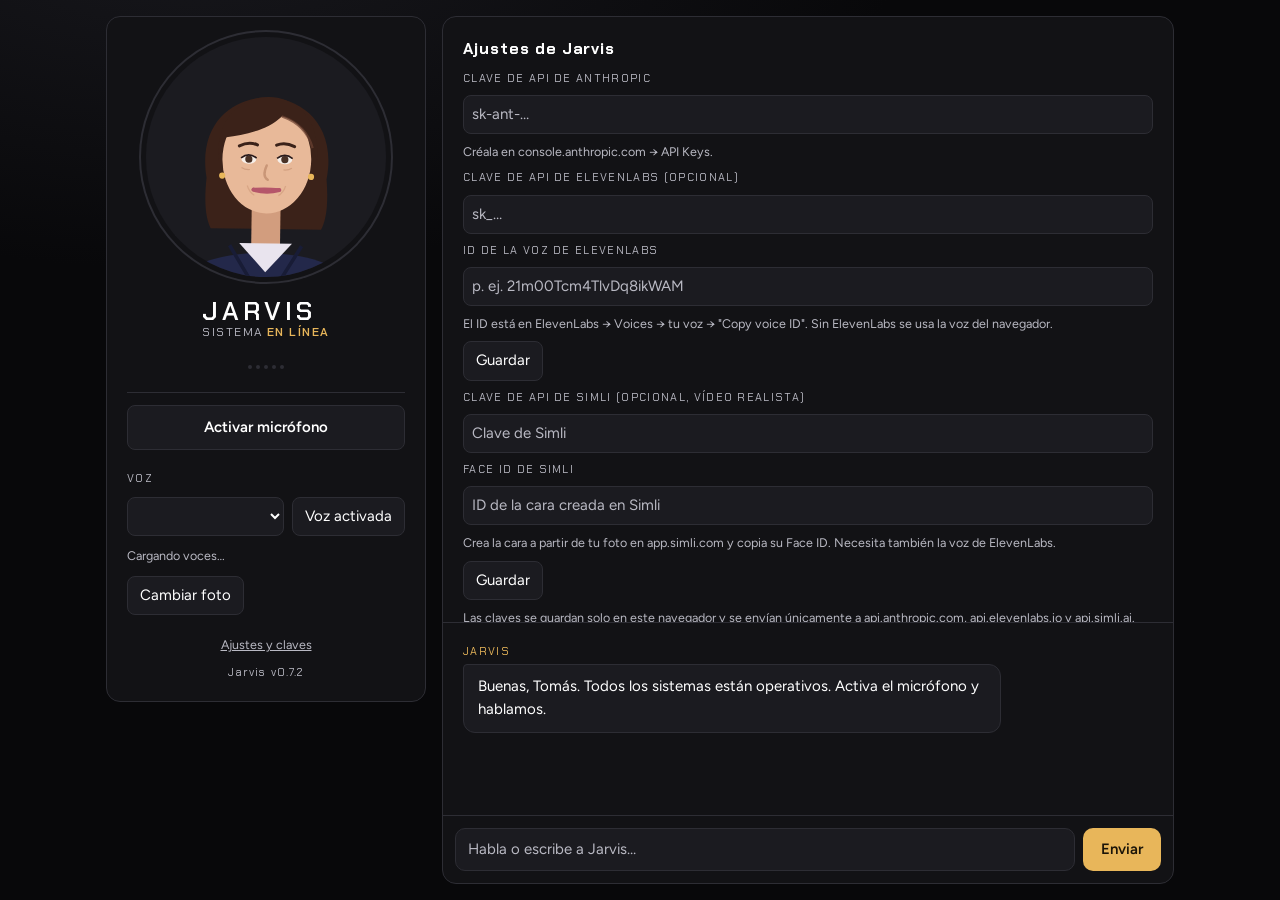
==== commit e7604709: "Explain empty Anthropic API credit balance in Spanish (v0.7.2) Co-Authored-By: Claude Opus 5.5 <nore" ====
--- a/jarvis-web/index.html
+++ b/jarvis-web/index.html
@@ -273,7 +273,7 @@
 const Anthropic = window.AnthropicSDK.default;
 
 // Versión de Jarvis: ver versiones/HISTORIAL.md
-const VERSION = "0.7.1";
+const VERSION = "0.7.2";
 const MODEL = "claude-sonnet-5";
 const SYSTEM = `Eres Jarvis, la asistente personal de inteligencia artificial de Tomás, inspirada en el Jarvis de Tony Stark, con personalidad femenina: una mujer de unos 40 años, segura y serena.
 - Habla siempre en español, en femenino cuando te refieras a ti misma.
@@ -963,6 +963,7 @@
   if (err instanceof Anthropic.AuthenticationError) return "La clave de API no es válida. Pulsa \"Cambiar clave de API\" y pega una nueva.";
   if (err instanceof Anthropic.PermissionDeniedError) return "Esta clave no tiene permiso para usar el modelo.";
   if (err instanceof Anthropic.RateLimitError) return "Demasiadas peticiones seguidas o sin saldo en la cuenta de API. Espera un momento.";
+  if (/credit balance/i.test(err?.message || "")) return "Tu cuenta de API de Anthropic no tiene saldo. Añade créditos en console.anthropic.com → Plans & Billing. El saldo de la API es aparte de tu suscripción de Claude.";
   if (err instanceof Anthropic.BadRequestError) return "Claude ha rechazado la petición: " + (err.error?.error?.message || err.message);
   if (err instanceof Anthropic.APIConnectionError) return "No hay conexión con Claude. Revisa tu internet.";
   if (err instanceof Anthropic.APIError) return "Claude no está disponible ahora mismo. Vuelve a intentarlo en un momento.";
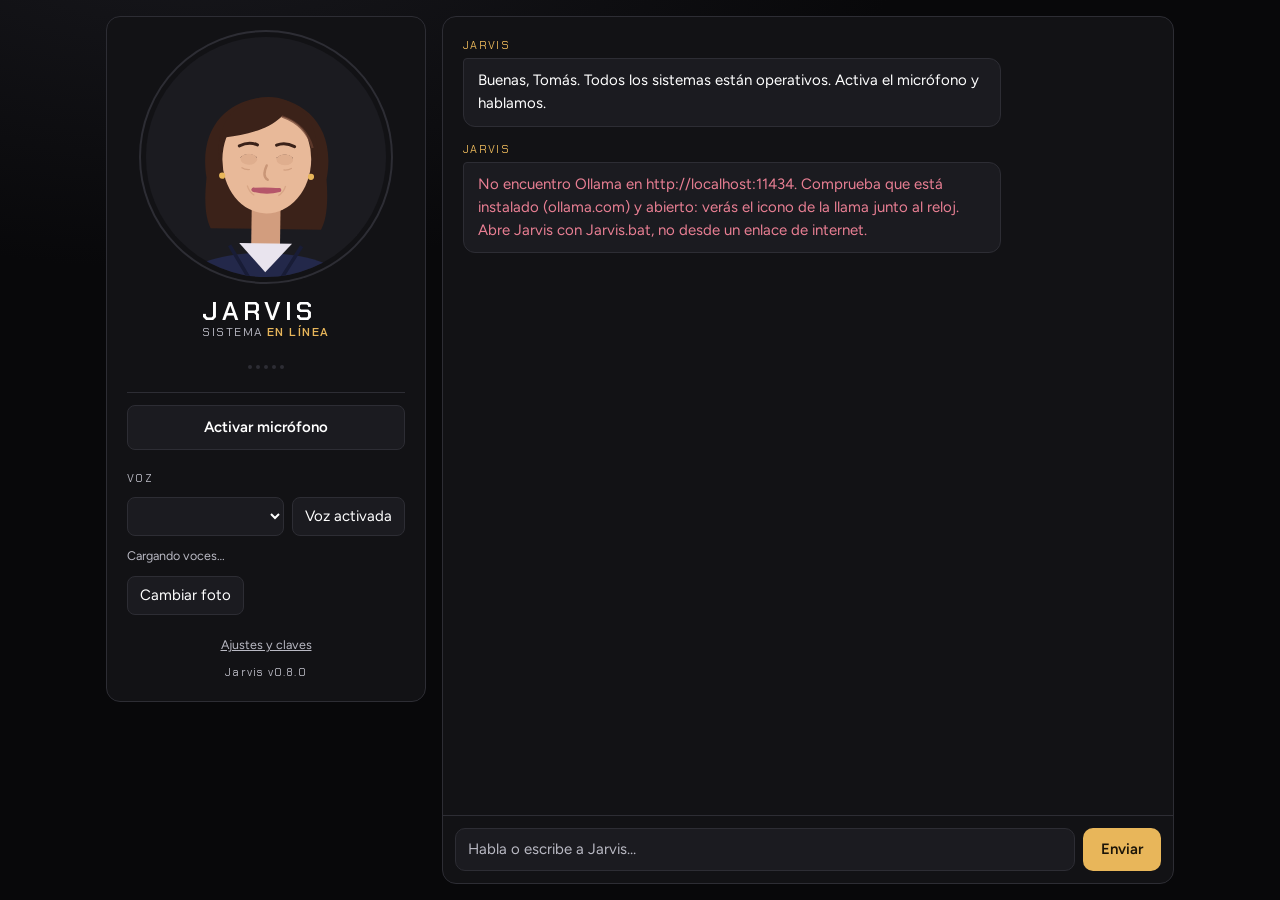
==== commit 3c192fa1: "Make Ollama the default, free brain for Jarvis (v0.8.0) Jarvis now talks to a local Ollama model (ll" ====
--- a/jarvis-web/index.html
+++ b/jarvis-web/index.html
@@ -112,6 +112,7 @@
   background: var(--panel); border: 1px solid var(--line); border-radius: 14px;
   display: flex; flex-direction: column; min-height: 0; min-width: 0;
 }
+.fields { display: grid; gap: 8px; }
 .setup { padding: 20px; border-bottom: 1px solid var(--line); display: grid; gap: 8px; max-height: 70%; overflow-y: auto; flex-shrink: 0; }
 .setup h2 { font-family: var(--font-display); font-size: 16px; letter-spacing: .06em; margin: 0; }
 .log { flex: 1; overflow-y: auto; padding: 20px; display: flex; flex-direction: column; gap: 14px; }
@@ -229,10 +230,25 @@
   <section class="chat" aria-label="Conversación">
     <form class="setup" id="setup" hidden>
       <h2>Ajustes de Jarvis</h2>
-      <label for="key">Clave de API de Anthropic</label>
-      <input type="password" id="key" placeholder="sk-ant-…" autocomplete="off">
-      <p class="note" id="keyNote">Créala en console.anthropic.com → API Keys.</p>
-      <label for="elKey">Clave de API de ElevenLabs (opcional)</label>
+      <label for="brain">Cerebro de Jarvis</label>
+      <select id="brain">
+        <option value="ollama">Ollama · gratis, en tu ordenador</option>
+        <option value="claude">Claude · API de Anthropic (de pago)</option>
+      </select>
+      <div class="fields" id="ollamaFields">
+        <label for="ollamaModel">Modelo de Ollama</label>
+        <input type="text" id="ollamaModel" list="ollamaModels" placeholder="llama3.2:3b" autocomplete="off" spellcheck="false">
+        <datalist id="ollamaModels"></datalist>
+        <label for="ollamaUrl">Dirección de Ollama</label>
+        <input type="text" id="ollamaUrl" placeholder="http://localhost:11434" autocomplete="off" spellcheck="false">
+        <p class="note" id="ollamaNote">Instala Ollama desde ollama.com y descarga el modelo con: ollama pull llama3.2:3b</p>
+      </div>
+      <div class="fields" id="claudeFields" hidden>
+        <label for="key">Clave de API de Anthropic</label>
+        <input type="password" id="key" placeholder="sk-ant-…" autocomplete="off">
+        <p class="note" id="keyNote">Créala en console.anthropic.com → API Keys.</p>
+      </div>
+      <label for="elKey">Clave de API de ElevenLabs (opcional, de pago)</label>
       <input type="password" id="elKey" placeholder="sk_…" autocomplete="off">
       <label for="elVoice">ID de la voz de ElevenLabs</label>
       <input type="text" id="elVoice" placeholder="p. ej. 21m00Tcm4TlvDq8ikWAM" autocomplete="off" spellcheck="false">
@@ -241,7 +257,7 @@
         <button class="btn" type="submit">Guardar</button>
         <button class="linkish" type="button" id="elClear">Quitar ElevenLabs</button>
       </div>
-      <label for="simliKey">Clave de API de Simli (opcional, vídeo realista)</label>
+      <label for="simliKey">Clave de API de Simli (opcional, de pago, vídeo realista)</label>
       <input type="password" id="simliKey" placeholder="Clave de Simli" autocomplete="off">
       <label for="simliFace">Face ID de Simli</label>
       <input type="text" id="simliFace" placeholder="ID de la cara creada en Simli" autocomplete="off" spellcheck="false">
@@ -250,7 +266,7 @@
         <button class="btn" type="submit">Guardar</button>
         <button class="linkish" type="button" id="simliClear">Quitar Simli</button>
       </div>
-      <p class="note">Las claves se guardan solo en este navegador y se envían únicamente a api.anthropic.com, api.elevenlabs.io y api.simli.ai.</p>
+      <p class="note">Las claves se guardan solo en este navegador y se envían únicamente a api.anthropic.com, api.elevenlabs.io y api.simli.ai. Con Ollama no hace falta ninguna.</p>
     </form>
     <div class="log" id="log" aria-live="polite">
       <div class="msg her">
@@ -273,8 +289,10 @@
 const Anthropic = window.AnthropicSDK.default;
 
 // Versión de Jarvis: ver versiones/HISTORIAL.md
-const VERSION = "0.7.2";
-const MODEL = "claude-sonnet-5";
+const VERSION = "0.8.0";
+const MODEL = "claude-sonnet-5";                 // cerebro "claude" (API de pago)
+const OLLAMA_DEFAULT_MODEL = "llama3.2:3b";       // cerebro "ollama" (gratis, local)
+const OLLAMA_DEFAULT_URL = "http://localhost:11434";
 const SYSTEM = `Eres Jarvis, la asistente personal de inteligencia artificial de Tomás, inspirada en el Jarvis de Tony Stark, con personalidad femenina: una mujer de unos 40 años, segura y serena.
 - Habla siempre en español, en femenino cuando te refieras a ti misma.
 - Llama al usuario "Tomás" con naturalidad, sin repetirlo en cada frase.
@@ -301,6 +319,7 @@
 
 const turns = [];
 $("version").textContent = "Jarvis v" + VERSION;
+setTimeout(() => { if (brainKind() === "ollama") checkOllama(true); }, 0);
 let client = null, stream = null, busy = false;
 
 /* ---------- Estado visual ---------- */
@@ -541,8 +560,21 @@
 /* ---------- Clave de API ---------- */
 function connect(key) { client = key ? new Anthropic({ apiKey: key, dangerouslyAllowBrowser: true }) : null; }
 connect(store.get("jarvis-key"));
-$("setup").hidden = !!client;
+const brainKind = () => store.get("jarvis-brain") || "ollama";
+const ollamaModel = () => store.get("jarvis-ollama-model") || OLLAMA_DEFAULT_MODEL;
+const ollamaUrl = () => (store.get("jarvis-ollama-url") || OLLAMA_DEFAULT_URL).replace(/\/+$/, "");
+$("setup").hidden = !(brainKind() === "claude" && !client);
+function paintBrainFields() {
+  const claude = $("brain").value === "claude";
+  $("claudeFields").hidden = !claude;
+  $("ollamaFields").hidden = claude;
+}
+$("brain").onchange = paintBrainFields;
 function paintSetup() {
+  $("brain").value = brainKind();
+  $("ollamaModel").value = store.get("jarvis-ollama-model") || "";
+  $("ollamaUrl").value = store.get("jarvis-ollama-url") || "";
+  paintBrainFields();
   $("keyNote").textContent = client ? "Clave guardada. Escribe otra solo si quieres cambiarla." : "Créala en console.anthropic.com → API Keys.";
   $("elVoice").value = store.get("jarvis-el-voice") || "";
   $("elClear").hidden = !store.get("jarvis-el-key");
@@ -552,11 +584,14 @@
   $("simliClear").hidden = !store.get("jarvis-simli-key");
 }
 paintSetup();
-$("keyBtn").onclick = () => { paintSetup(); $("setup").hidden = false; $("key").focus(); };
+$("keyBtn").onclick = () => { paintSetup(); $("setup").hidden = false; $("brain").focus(); checkOllama(false); };
 $("setup").onsubmit = (e) => {
   e.preventDefault();
   const key = $("key").value.trim(), elKey = $("elKey").value.trim(), elVoice = $("elVoice").value.trim();
   const simliKey = $("simliKey").value.trim(), simliFace = $("simliFace").value.trim();
+  store.set("jarvis-brain", $("brain").value);
+  store.set("jarvis-ollama-model", $("ollamaModel").value.trim() || null);
+  store.set("jarvis-ollama-url", $("ollamaUrl").value.trim() || null);
   if (simliKey) store.set("jarvis-simli-key", simliKey);
   store.set("jarvis-simli-face", simliFace || null);
   $("simliKey").value = "";
@@ -565,8 +600,9 @@
   store.set("jarvis-el-voice", elVoice || null);
   $("key").value = ""; $("elKey").value = "";
   paintSetup();
-  if (!client) { $("key").focus(); return; }
+  if (brainKind() === "claude" && !client) { $("key").focus(); return; }
   $("setup").hidden = true;
+  if (brainKind() === "ollama") checkOllama(true);
   paintVoiceMode();
   simli.paint();
 };
@@ -959,7 +995,95 @@
   if (text) send(text);
 };
 
+/* ---------- Cerebro: Ollama (local, gratis) o Claude (API de pago) ---------- */
+
+// Limpia lo que escriben los modelos pequeños: razonamiento <think>, Markdown y emojis.
+function cleanModelText(t) {
+  t = t.replace(/<think>[\s\S]*?<\/think>/g, "");
+  if (/<think>/.test(t)) return "";
+  return t.replace(/\*+|__|`/g, "").replace(/^\s*#+\s*/gm, "").replace(/\s*\p{Extended_Pictographic}\uFE0F?/gu, "").replace(/^\s+/, "");
+}
+
+async function ollamaChat(messages, onText, signal) {
+  const res = await fetch(ollamaUrl() + "/api/chat", {
+    method: "POST",
+    signal,
+    headers: { "Content-Type": "application/json" },
+    body: JSON.stringify({
+      model: ollamaModel(),
+      stream: true,
+      keep_alive: "30m", // el modelo se queda cargado entre frases
+      messages: [{ role: "system", content: SYSTEM }, ...messages],
+      options: { temperature: 0.7, num_predict: 250, num_ctx: 4096 },
+    }),
+  });
+  if (!res.ok) {
+    let detail = "";
+    try { detail = (await res.json()).error || ""; } catch {}
+    throw Object.assign(new Error(detail || "HTTP " + res.status), { ollama: true, status: res.status });
+  }
+  const reader = res.body.getReader(), dec = new TextDecoder();
+  let buf = "", raw = "";
+  for (;;) {
+    const { value, done } = await reader.read();
+    if (done) break;
+    buf += dec.decode(value, { stream: true });
+    let i;
+    while ((i = buf.indexOf("\n")) >= 0) {
+      const line = buf.slice(0, i).trim();
+      buf = buf.slice(i + 1);
+      if (!line) continue;
+      const j = JSON.parse(line);
+      if (j.error) throw Object.assign(new Error(j.error), { ollama: true });
+      if (j.message?.content) { raw += j.message.content; onText(cleanModelText(raw)); }
+    }
+  }
+  return { refusal: false };
+}
+
+async function claudeChat(messages, onText, signal) {
+  const s = client.messages.stream({
+    model: MODEL,
+    max_tokens: 4096,
+    system: SYSTEM,
+    output_config: { effort: "low" },
+    messages,
+  }, { signal });
+  s.on("text", (_delta, snapshot) => onText(snapshot));
+  const msg = await s.finalMessage();
+  return { refusal: msg.stop_reason === "refusal" };
+}
+
+// Comprueba que Ollama responde y que el modelo elegido está descargado.
+async function checkOllama(report) {
+  const note = $("ollamaNote"), model = ollamaModel();
+  try {
+    const res = await fetch(ollamaUrl() + "/api/tags", { signal: AbortSignal.timeout(4000) });
+    const names = ((await res.json()).models || []).map(m => m.name);
+    $("ollamaModels").innerHTML = "";
+    for (const n of names) $("ollamaModels").append(new Option(n, n));
+    const has = names.some(n => n === model || n === model + ":latest");
+    note.textContent = has ? `Ollama conectado. Modelos descargados: ${names.join(", ")}.`
+      : `Ollama conectado, pero falta el modelo "${model}". En una terminal: ollama pull ${model}`;
+    if (!has && report) addError(`Ollama está abierto, pero no tienes el modelo "${model}". Abre una terminal (PowerShell) y escribe: ollama pull ${model}`);
+    return has;
+  } catch {
+    note.textContent = `No encuentro Ollama en ${ollamaUrl()}. Instálalo desde ollama.com y comprueba que está abierto.`;
+    if (report) addError(ollamaDownText());
+    return false;
+  }
+}
+const ollamaDownText = () => `No encuentro Ollama en ${ollamaUrl()}. Comprueba que está instalado (ollama.com) y abierto: verás el icono de la llama junto al reloj. Abre Jarvis con Jarvis.bat, no desde un enlace de internet.`;
+
+function ollamaErrorText(err) {
+  if (err instanceof TypeError) return ollamaDownText();
+  if (err.status === 404 || /not found/i.test(err.message)) return `No tienes descargado el modelo "${ollamaModel()}". Abre una terminal (PowerShell) y escribe: ollama pull ${ollamaModel()}`;
+  if (/memory|memoria/i.test(err.message)) return `Tu ordenador no tiene memoria libre para el modelo "${ollamaModel()}". Cierra programas o elige uno más pequeño en Ajustes (por ejemplo gemma3:1b).`;
+  return "Ollama ha fallado: " + err.message;
+}
+
 function errorText(err) {
+  if (brainKind() === "ollama") return ollamaErrorText(err);
   if (err instanceof Anthropic.AuthenticationError) return "La clave de API no es válida. Pulsa \"Cambiar clave de API\" y pega una nueva.";
   if (err instanceof Anthropic.PermissionDeniedError) return "Esta clave no tiene permiso para usar el modelo.";
   if (err instanceof Anthropic.RateLimitError) return "Demasiadas peticiones seguidas o sin saldo en la cuenta de API. Espera un momento.";
@@ -972,12 +1096,14 @@
 
 async function send(text) {
   if (busy) return;
-  if (!client) { $("setup").hidden = false; $("key").focus(); addError("Primero necesito tu clave de API."); return; }
+  const brain = brainKind();
+  if (brain === "claude" && !client) { paintSetup(); $("setup").hidden = false; $("key").focus(); addError("Para usar Claude necesito tu clave de API. Con Ollama no hace falta: elígelo en Ajustes."); return; }
   input.value = ""; input.style.height = "auto"; input.classList.remove("interim");
   stopRec(); stopSpeaking();
   addMsg("Tomás", text, "me");
   turns.push({ role: "user", content: text });
-  while (turns.length > 30) turns.shift();
+  // Con Ollama en un PC modesto, menos historial = respuestas más rápidas.
+  while (turns.length > (brain === "ollama" ? 12 : 30)) turns.shift();
   while (turns.length && turns[0].role !== "user") turns.shift();
 
   const bubble = addMsg("Jarvis", "Pensando…", "her");
@@ -989,15 +1115,10 @@
   setMode("thinking");
 
   let spoken = 0, full = "", shown = "", moodSet = false;
+  const ctl = new AbortController();
+  stream = ctl;
   try {
-    stream = client.messages.stream({
-      model: MODEL,
-      max_tokens: 4096,
-      system: SYSTEM,
-      output_config: { effort: "low" },
-      messages: turns,
-    });
-    stream.on("text", (_delta, snapshot) => {
+    const onText = (snapshot) => {
       full = snapshot;
       const parsed = splitMood(snapshot);
       if (!moodSet && (parsed.mood || parsed.text)) {
@@ -1013,20 +1134,25 @@
       // Lee en voz alta cada frase en cuanto está completa.
       const m = shown.slice(spoken).match(/^[\s\S]*[.!?…](\s|$)/);
       if (m) { speakChunk(m[0]); spoken += m[0].length; }
-    });
-    const msg = await stream.finalMessage();
-    if (msg.stop_reason === "refusal") {
+    };
+    const result = brain === "ollama"
+      ? await ollamaChat(turns.slice(), onText, ctl.signal)
+      : await claudeChat(turns.slice(), onText, ctl.signal);
+    if (result.refusal) {
       bubble.remove(); stopSpeaking();
       addError("No puedo responder a eso. Prueba a decirlo de otra forma.");
       turns.pop();
     } else {
-      speakChunk(shown.slice(spoken));
-      turns.push({ role: "assistant", content: full || "…" });
+      if (!shown) { bubble.remove(); addError("El modelo no ha dado respuesta. Prueba otra vez o elige otro modelo en Ajustes."); turns.pop(); }
+      else {
+        speakChunk(shown.slice(spoken));
+        turns.push({ role: "assistant", content: full });
+      }
     }
   } catch (err) {
     out.classList.remove("pending");
     if (shown) { turns.push({ role: "assistant", content: full }); } else { bubble.remove(); turns.pop(); }
-    if (!(err instanceof Anthropic.APIUserAbortError)) addError(errorText(err));
+    if (!(err instanceof Anthropic.APIUserAbortError || err?.name === "AbortError")) addError(errorText(err));
     else stopSpeaking();
   } finally {
     avatar.thinking(false);
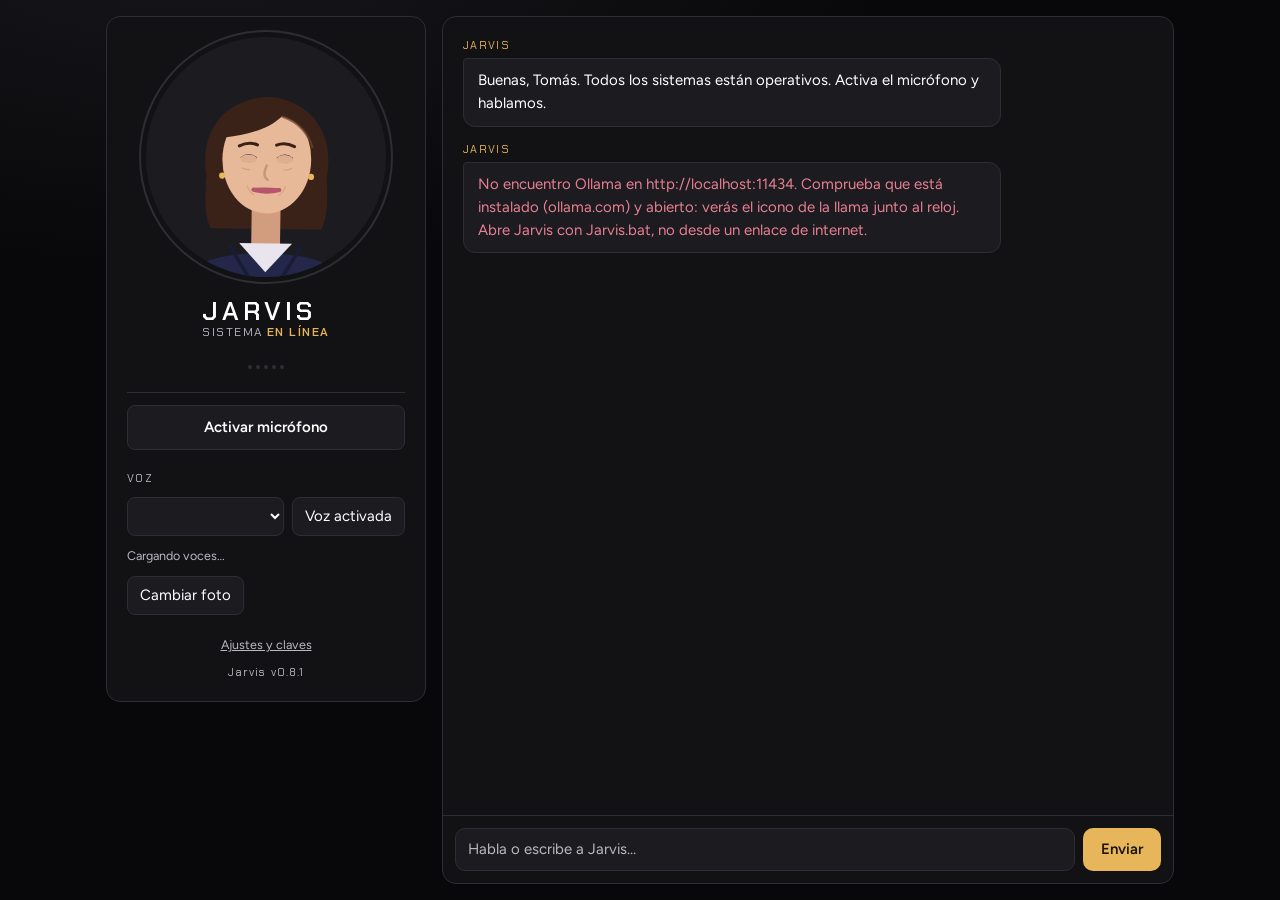
==== commit 2a7c9a7a: "Fix Jarvis side panel overflow with long voice names; prefer natural voices (v0.8.1) Co-Authored-By:" ====
--- a/jarvis-web/index.html
+++ b/jarvis-web/index.html
@@ -46,6 +46,7 @@
   gap: 16px;
 }
 .persona {
+  min-width: 0;
   background: var(--panel);
   border: 1px solid var(--line);
   border-radius: 14px;
@@ -85,7 +86,7 @@
 }
 .status b { color: var(--gold); font-weight: 600; }
 .listening .status b { color: var(--live); }
-.controls { width: 100%; display: grid; gap: 10px; padding-top: 12px; border-top: 1px solid var(--line); }
+.controls { width: 100%; min-width: 0; display: grid; grid-template-columns: minmax(0, 1fr); gap: 10px; padding-top: 12px; border-top: 1px solid var(--line); }
 .controls label, .setup label {
   font-family: var(--font-display); font-size: 11px; letter-spacing: .12em;
   text-transform: uppercase; color: var(--muted);
@@ -93,7 +94,7 @@
 .row { display: flex; gap: 8px; flex-wrap: wrap; }
 select, button, textarea, input { font: inherit; color: inherit; }
 select, input[type="password"], input[type="text"] {
-  flex: 1; min-width: 0;
+  flex: 1 1 0; min-width: 0; max-width: 100%; text-overflow: ellipsis;
   background: var(--panel-2); border: 1px solid var(--line); border-radius: 8px; padding: 7px 8px;
 }
 .btn {
@@ -289,7 +290,7 @@
 const Anthropic = window.AnthropicSDK.default;
 
 // Versión de Jarvis: ver versiones/HISTORIAL.md
-const VERSION = "0.8.0";
+const VERSION = "0.8.1";
 const MODEL = "claude-sonnet-5";                 // cerebro "claude" (API de pago)
 const OLLAMA_DEFAULT_MODEL = "llama3.2:3b";       // cerebro "ollama" (gratis, local)
 const OLLAMA_DEFAULT_URL = "http://localhost:11434";
@@ -617,7 +618,7 @@
 function loadVoices() {
   const all = synth.getVoices();
   voices = all.filter(v => /^es/i.test(v.lang))
-    .map(v => ({ v, s: (FEMALE.test(v.name) ? 2 : 0) + (/es-ES|es-MX|es-US/i.test(v.lang) ? 1 : 0) }))
+    .map(v => ({ v, s: (FEMALE.test(v.name) ? 2 : 0) + (/es-ES|es-MX|es-US/i.test(v.lang) ? 1 : 0) + (/Natural|Online/i.test(v.name) ? 3 : 0) }))
     .sort((a, b) => b.s - a.s).map(x => x.v);
   const sel = $("voz"), saved = store.get("jarvis-voz");
   sel.innerHTML = "";
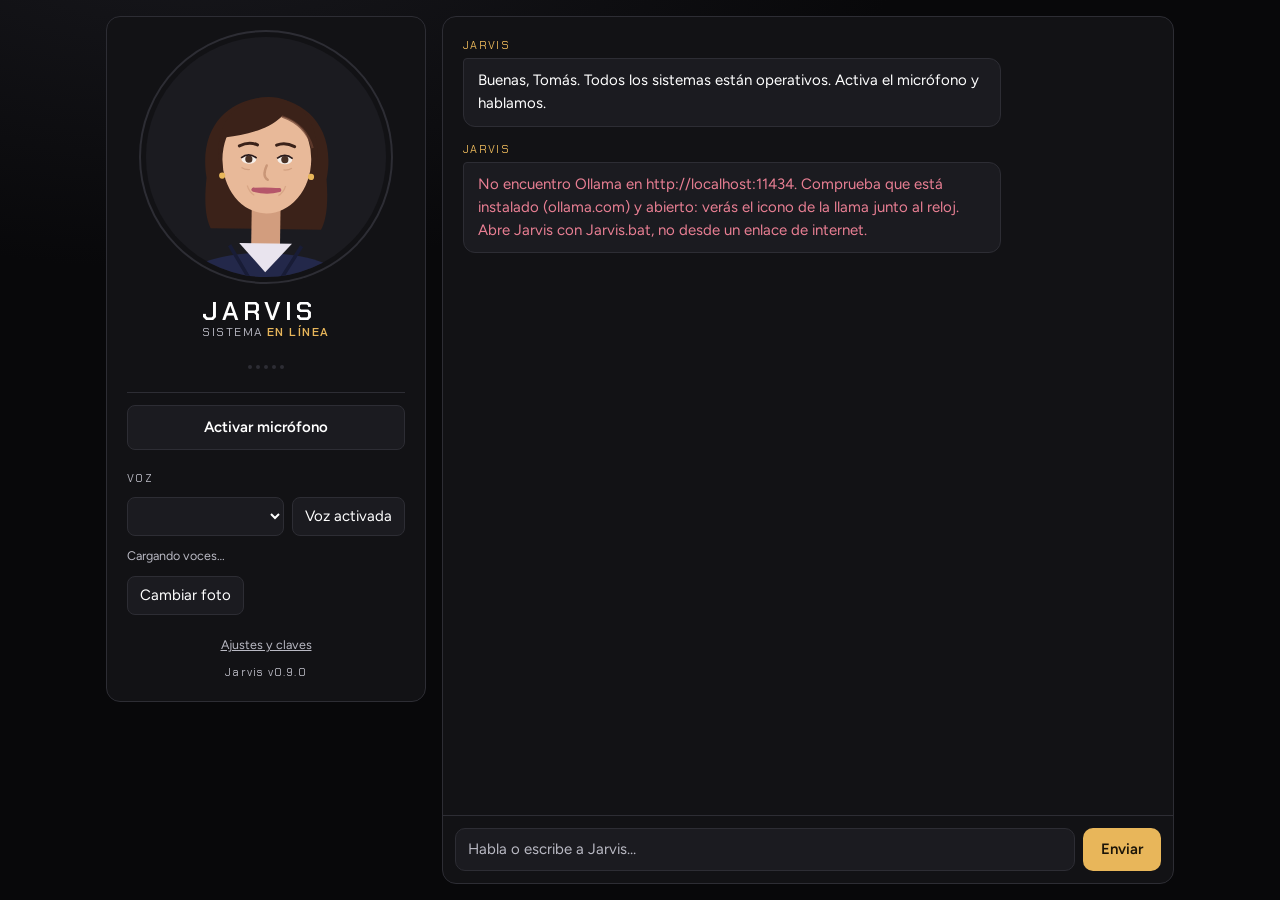
==== commit 53a945d9: "Connect Jarvis to Home Assistant, weather and Wikipedia via Ollama tools (v0.9.0) Ollama now gets th" ====
--- a/jarvis-web/index.html
+++ b/jarvis-web/index.html
@@ -114,6 +114,9 @@
   display: flex; flex-direction: column; min-height: 0; min-width: 0;
 }
 .fields { display: grid; gap: 8px; }
+.setup h2 + label, .setup .check { margin-top: 2px; }
+.check { display: flex; gap: 8px; align-items: center; font-size: 14px; }
+.check input { width: 16px; height: 16px; accent-color: var(--gold); }
 .setup { padding: 20px; border-bottom: 1px solid var(--line); display: grid; gap: 8px; max-height: 70%; overflow-y: auto; flex-shrink: 0; }
 .setup h2 { font-family: var(--font-display); font-size: 16px; letter-spacing: .06em; margin: 0; }
 .log { flex: 1; overflow-y: auto; padding: 20px; display: flex; flex-direction: column; gap: 14px; }
@@ -249,6 +252,15 @@
         <input type="password" id="key" placeholder="sk-ant-…" autocomplete="off">
         <p class="note" id="keyNote">Créala en console.anthropic.com → API Keys.</p>
       </div>
+      <h2>Conexiones</h2>
+      <label class="check"><input type="checkbox" id="netOn"> Internet: el tiempo y Wikipedia (gratis, sin claves)</label>
+      <label for="city">Tu ciudad (para el tiempo)</label>
+      <input type="text" id="city" placeholder="p. ej. Madrid" autocomplete="off">
+      <label for="haUrl">Dirección de Home Assistant</label>
+      <input type="text" id="haUrl" placeholder="http://homeassistant.local:8123" autocomplete="off" spellcheck="false">
+      <label for="haToken">Token de acceso de Home Assistant</label>
+      <input type="password" id="haToken" placeholder="Token de larga duración" autocomplete="off">
+      <p class="note" id="haNote">Créalo en Home Assistant → tu perfil → Seguridad → Tokens de acceso de larga duración.</p>
       <label for="elKey">Clave de API de ElevenLabs (opcional, de pago)</label>
       <input type="password" id="elKey" placeholder="sk_…" autocomplete="off">
       <label for="elVoice">ID de la voz de ElevenLabs</label>
@@ -290,7 +302,7 @@
 const Anthropic = window.AnthropicSDK.default;
 
 // Versión de Jarvis: ver versiones/HISTORIAL.md
-const VERSION = "0.8.1";
+const VERSION = "0.9.0";
 const MODEL = "claude-sonnet-5";                 // cerebro "claude" (API de pago)
 const OLLAMA_DEFAULT_MODEL = "llama3.2:3b";       // cerebro "ollama" (gratis, local)
 const OLLAMA_DEFAULT_URL = "http://localhost:11434";
@@ -300,8 +312,23 @@
 - Tono: elegante, eficiente, cálido, con un toque sutil de humor británico.
 - Tus respuestas se leen en voz alta y lo que oyes de Tomás llega por reconocimiento de voz, así que puede tener errores de transcripción: interpreta la intención.
 - Sé breve (1 a 4 frases salvo que Tomás pida detalle). Sin Markdown, sin listas, sin emojis.
-- No tienes acceso a internet ni a dispositivos; si te piden algo que no puedes hacer, dilo con gracia y ofrece una alternativa.
+- Si te piden algo que no puedes hacer, dilo con gracia y ofrece una alternativa.
 - Tienes un rostro que muestra emociones. Empieza SIEMPRE tu respuesta con una sola etiqueta entre corchetes que diga cómo te sientes al responder, elegida de esta lista: [neutral] [alegre] [divertida] [pensativa] [sorprendida] [preocupada]. Justo después, la respuesta. La etiqueta no se lee en voz alta.`;
+// Instrucciones completas: las fijas, más las herramientas disponibles y la fecha (el modelo no la sabe).
+function systemPrompt(tools) {
+  const names = tools.map(t => t.function.name);
+  const lines = [];
+  if (names.includes("casa")) lines.push("- Para encender o apagar cosas de la casa, el clima, la tele, la música, el robot aspirador, la lista de la compra o preguntar cómo están, usa la herramienta casa con la orden en español.");
+  if (names.includes("tiempo")) lines.push("- Para el tiempo o la previsión, usa la herramienta tiempo.");
+  if (names.includes("buscar")) lines.push("- Para datos que no sepas con seguridad (personas, lugares, historia, ciencia), usa la herramienta buscar.");
+  if (lines.length) lines.unshift("- Usa las herramientas solo cuando hagan falta; para charlar no las necesitas. Cuando recibas su resultado, responde a Tomás con tus palabras, en una o dos frases.");
+  else lines.push("- No tienes acceso a internet ni a dispositivos.");
+  const now = new Date();
+  const fecha = now.toLocaleDateString("es-ES", { weekday: "long", day: "numeric", month: "long", year: "numeric" });
+  const hora = now.toLocaleTimeString("es-ES", { hour: "2-digit", minute: "2-digit" });
+  return SYSTEM + "\n" + lines.join("\n") + `\n- Hoy es ${fecha} y son las ${hora}.`;
+}
+
 const MOODS = {
   neutral:     { label: "",            smile: .18, brow: 0,   tilt: 0,    color: "#e8b65a" },
   alegre:      { label: "alegre",      smile: .75, brow: .2,  tilt: .03,  color: "#f0c25e" },
@@ -320,7 +347,7 @@
 
 const turns = [];
 $("version").textContent = "Jarvis v" + VERSION;
-setTimeout(() => { if (brainKind() === "ollama") checkOllama(true); }, 0);
+setTimeout(() => { if (brainKind() === "ollama") checkOllama(true); if (haReady()) checkHA(true); }, 0);
 let client = null, stream = null, busy = false;
 
 /* ---------- Estado visual ---------- */
@@ -575,6 +602,10 @@
   $("brain").value = brainKind();
   $("ollamaModel").value = store.get("jarvis-ollama-model") || "";
   $("ollamaUrl").value = store.get("jarvis-ollama-url") || "";
+  $("netOn").checked = internetOn();
+  $("city").value = store.get("jarvis-city") || "";
+  $("haUrl").value = store.get("jarvis-ha-url") || "";
+  $("haToken").placeholder = store.get("jarvis-ha-token") ? "Token guardado" : "Token de larga duración";
   paintBrainFields();
   $("keyNote").textContent = client ? "Clave guardada. Escribe otra solo si quieres cambiarla." : "Créala en console.anthropic.com → API Keys.";
   $("elVoice").value = store.get("jarvis-el-voice") || "";
@@ -593,6 +624,11 @@
   store.set("jarvis-brain", $("brain").value);
   store.set("jarvis-ollama-model", $("ollamaModel").value.trim() || null);
   store.set("jarvis-ollama-url", $("ollamaUrl").value.trim() || null);
+  store.set("jarvis-internet", $("netOn").checked ? "1" : "0");
+  store.set("jarvis-city", $("city").value.trim() || null);
+  store.set("jarvis-ha-url", $("haUrl").value.trim().replace(/\/+$/, "") || null);
+  if ($("haToken").value.trim()) store.set("jarvis-ha-token", $("haToken").value.trim());
+  $("haToken").value = "";
   if (simliKey) store.set("jarvis-simli-key", simliKey);
   store.set("jarvis-simli-face", simliFace || null);
   $("simliKey").value = "";
@@ -604,6 +640,7 @@
   if (brainKind() === "claude" && !client) { $("key").focus(); return; }
   $("setup").hidden = true;
   if (brainKind() === "ollama") checkOllama(true);
+  if (haReady()) checkHA(true);
   paintVoiceMode();
   simli.paint();
 };
@@ -1005,7 +1042,102 @@
   return t.replace(/\*+|__|`/g, "").replace(/^\s*#+\s*/gm, "").replace(/\s*\p{Extended_Pictographic}\uFE0F?/gu, "").replace(/^\s+/, "");
 }
 
-async function ollamaChat(messages, onText, signal) {
+/* ---------- Conexiones: Home Assistant, el tiempo y Wikipedia ---------- */
+// Declaradas como funciones para poder usarlas desde los ajustes, que se pintan antes.
+function internetOn() { return store.get("jarvis-internet") !== "0"; }
+function haUrl() { return store.get("jarvis-ha-url") || ""; }
+function haReady() { return !!(haUrl() && store.get("jarvis-ha-token")); }
+
+async function getJSON(url, opts = {}) {
+  const res = await fetch(url, { ...opts, signal: opts.signal || AbortSignal.timeout(15000) });
+  if (!res.ok) throw Object.assign(new Error("HTTP " + res.status), { status: res.status });
+  return res.json();
+}
+
+// Pasa la orden a Assist, el asistente de Home Assistant, que ya conoce tus dispositivos.
+async function haConversation({ orden }) {
+  const data = await getJSON(haUrl() + "/api/conversation/process", {
+    method: "POST",
+    headers: { Authorization: "Bearer " + store.get("jarvis-ha-token"), "Content-Type": "application/json" },
+    body: JSON.stringify({ text: String(orden || ""), language: "es" }),
+  });
+  return { respuesta_de_home_assistant: data?.response?.speech?.plain?.speech || "Hecho." };
+}
+
+async function checkHA(report) {
+  const note = $("haNote");
+  try {
+    await getJSON(haUrl() + "/api/", { headers: { Authorization: "Bearer " + store.get("jarvis-ha-token") }, signal: AbortSignal.timeout(5000) });
+    note.textContent = "Home Assistant conectado.";
+    return true;
+  } catch (e) {
+    note.textContent = e.status === 401
+      ? "Home Assistant rechaza el token. Crea uno nuevo y pégalo."
+      : `No puedo conectar con ${haUrl()}. Revisa la dirección y que Home Assistant permita a Jarvis conectarse (cors_allowed_origins, ver el README).`;
+    if (report) addError(note.textContent);
+    return false;
+  }
+}
+
+const WEATHER = { 0: "despejado", 1: "casi despejado", 2: "parcialmente nublado", 3: "nublado", 45: "niebla", 48: "niebla", 51: "llovizna", 53: "llovizna", 55: "llovizna intensa", 61: "lluvia débil", 63: "lluvia", 65: "lluvia fuerte", 71: "nieve débil", 73: "nieve", 75: "nieve fuerte", 80: "chubascos", 81: "chubascos", 82: "chubascos fuertes", 95: "tormenta", 96: "tormenta con granizo", 99: "tormenta con granizo" };
+
+// El tiempo con Open-Meteo: gratis y sin clave.
+async function weather({ lugar }) {
+  const place = String(lugar || store.get("jarvis-city") || "").trim();
+  if (!place) return { error: "No sé de qué ciudad. Pregunta a Tomás o que la ponga en Ajustes." };
+  const geo = await getJSON(`https://geocoding-api.open-meteo.com/v1/search?count=1&language=es&name=${encodeURIComponent(place)}`);
+  const g = geo.results?.[0];
+  if (!g) return { error: `No encuentro el lugar "${place}".` };
+  const w = await getJSON(`https://api.open-meteo.com/v1/forecast?latitude=${g.latitude}&longitude=${g.longitude}&timezone=auto&forecast_days=3` +
+    "&current=temperature_2m,relative_humidity_2m,weather_code,wind_speed_10m" +
+    "&daily=weather_code,temperature_2m_max,temperature_2m_min,precipitation_probability_max");
+  const d = w.daily;
+  return {
+    lugar: `${g.name}${g.admin1 ? ", " + g.admin1 : ""}`,
+    ahora: { temperatura_c: w.current.temperature_2m, cielo: WEATHER[w.current.weather_code] || "variable", humedad: w.current.relative_humidity_2m, viento_kmh: w.current.wind_speed_10m },
+    proximos_dias: d.time.map((t, i) => ({ dia: t, cielo: WEATHER[d.weather_code[i]] || "variable", max_c: d.temperature_2m_max[i], min_c: d.temperature_2m_min[i], prob_lluvia: d.precipitation_probability_max[i] })),
+  };
+}
+
+// Resumen de Wikipedia en español: gratis y sin clave.
+async function wikipedia({ consulta }) {
+  const q = String(consulta || "").trim();
+  const found = await getJSON(`https://es.wikipedia.org/w/api.php?action=query&list=search&format=json&origin=*&srlimit=1&srsearch=${encodeURIComponent(q)}`);
+  const title = found.query?.search?.[0]?.title;
+  if (!title) return { error: `No encuentro nada sobre "${q}" en Wikipedia.` };
+  const sum = await getJSON(`https://es.wikipedia.org/api/rest_v1/page/summary/${encodeURIComponent(title.replace(/ /g, "_"))}`);
+  return { titulo: title, resumen: String(sum.extract || "").slice(0, 700) };
+}
+
+const TOOLS = [
+  { ready: haReady, run: haConversation, label: "Hablando con Home Assistant…",
+    def: { type: "function", function: { name: "casa",
+      description: "Controla la casa de Tomás o pregunta su estado mediante Home Assistant: luces, calefacción, televisión, HomePod, robot aspirador, lista de la compra. Pasa la orden en español tal como la diría Tomás, por ejemplo 'enciende la luz de Tomás' o '¿qué temperatura hay en el salón?'.",
+      parameters: { type: "object", properties: { orden: { type: "string", description: "La orden o pregunta para la casa, en español" } }, required: ["orden"] } } } },
+  { ready: internetOn, run: weather, label: "Mirando el tiempo…",
+    def: { type: "function", function: { name: "tiempo",
+      description: "Da el tiempo actual y la previsión de los próximos 3 días para una ciudad. Si Tomás no dice ciudad, deja 'lugar' vacío y se usa la suya.",
+      parameters: { type: "object", properties: { lugar: { type: "string", description: "Ciudad, por ejemplo 'Madrid'" } } } } } },
+  { ready: internetOn, run: wikipedia, label: "Buscando en Wikipedia…",
+    def: { type: "function", function: { name: "buscar",
+      description: "Busca en Wikipedia en español y devuelve un resumen. Úsala para datos sobre personas, lugares, historia o ciencia que no sepas con seguridad.",
+      parameters: { type: "object", properties: { consulta: { type: "string", description: "Qué buscar, en pocas palabras" } }, required: ["consulta"] } } } },
+];
+
+async function runTool(call) {
+  const name = call.function?.name, tool = TOOLS.find(t => t.def.function.name === name);
+  if (!tool || !tool.ready()) return { error: `La herramienta ${name} no está disponible.` };
+  let args = call.function.arguments || {};
+  if (typeof args === "string") { try { args = JSON.parse(args); } catch { args = {}; } }
+  try { return await tool.run(args); }
+  catch (e) {
+    if (name === "casa") return { error: e.status === 401 ? "Home Assistant rechaza el token." : "No puedo conectar con Home Assistant." };
+    return { error: "No he podido consultarlo: " + (e.message || e) };
+  }
+}
+
+// Una vuelta de conversación con Ollama: devuelve el texto y las herramientas que pide usar.
+async function ollamaRound(messages, tools, onText, signal) {
   const res = await fetch(ollamaUrl() + "/api/chat", {
     method: "POST",
     signal,
@@ -1014,7 +1146,8 @@
       model: ollamaModel(),
       stream: true,
       keep_alive: "30m", // el modelo se queda cargado entre frases
-      messages: [{ role: "system", content: SYSTEM }, ...messages],
+      messages,
+      ...(tools.length ? { tools } : {}),
       options: { temperature: 0.7, num_predict: 250, num_ctx: 4096 },
     }),
   });
@@ -1025,6 +1158,7 @@
   }
   const reader = res.body.getReader(), dec = new TextDecoder();
   let buf = "", raw = "";
+  const calls = [];
   for (;;) {
     const { value, done } = await reader.read();
     if (done) break;
@@ -1036,7 +1170,25 @@
       if (!line) continue;
       const j = JSON.parse(line);
       if (j.error) throw Object.assign(new Error(j.error), { ollama: true });
-      if (j.message?.content) { raw += j.message.content; onText(cleanModelText(raw)); }
+      if (j.message?.tool_calls) calls.push(...j.message.tool_calls);
+      if (j.message?.content) { raw += j.message.content; if (!calls.length) onText(cleanModelText(raw)); }
+    }
+  }
+  return { raw, calls };
+}
+
+async function ollamaChat(messages, onText, signal, onTool) {
+  const tools = TOOLS.filter(t => t.ready()).map(t => t.def);
+  const msgs = [{ role: "system", content: systemPrompt(tools) }, ...messages];
+  for (let round = 0; round < 3; round++) {
+    const { raw, calls } = await ollamaRound(msgs, round < 2 ? tools : [], onText, signal);
+    if (!calls.length) return { refusal: false };
+    msgs.push({ role: "assistant", content: raw, tool_calls: calls });
+    for (const call of calls) {
+      const tool = TOOLS.find(t => t.def.function.name === call.function?.name);
+      onTool(tool ? tool.label : "Consultando…");
+      const result = await runTool(call);
+      msgs.push({ role: "tool", tool_name: call.function?.name, content: JSON.stringify(result) });
     }
   }
   return { refusal: false };
@@ -1046,7 +1198,7 @@
   const s = client.messages.stream({
     model: MODEL,
     max_tokens: 4096,
-    system: SYSTEM,
+    system: systemPrompt([]),
     output_config: { effort: "low" },
     messages,
   }, { signal });
@@ -1137,7 +1289,7 @@
       if (m) { speakChunk(m[0]); spoken += m[0].length; }
     };
     const result = brain === "ollama"
-      ? await ollamaChat(turns.slice(), onText, ctl.signal)
+      ? await ollamaChat(turns.slice(), onText, ctl.signal, (label) => { out.classList.add("pending"); out.textContent = label; })
       : await claudeChat(turns.slice(), onText, ctl.signal);
     if (result.refusal) {
       bubble.remove(); stopSpeaking();
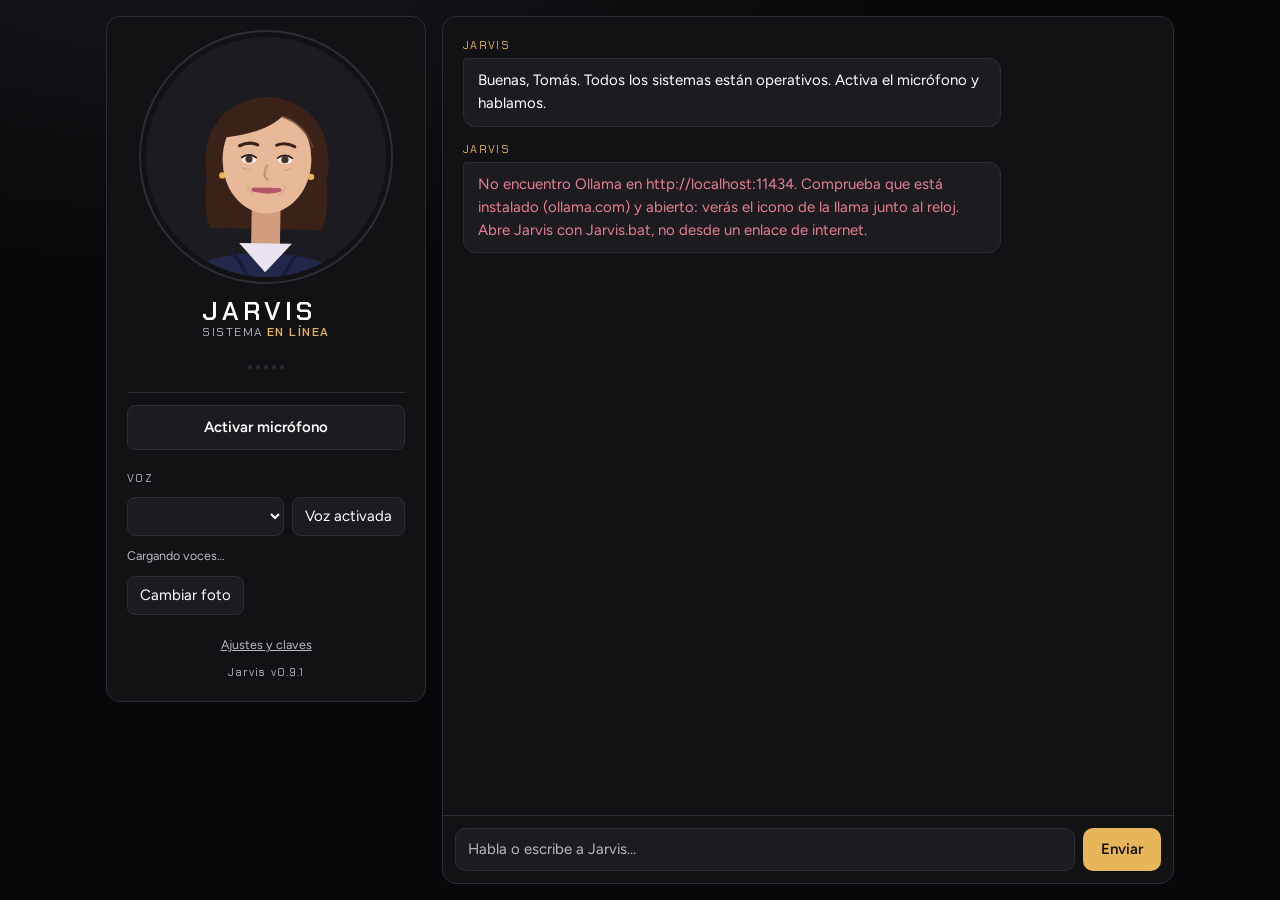
==== commit c0e93014: "Explain why Jarvis cannot reach Home Assistant (v0.9.1) When the connection check fails, tell apart " ====
--- a/jarvis-web/index.html
+++ b/jarvis-web/index.html
@@ -302,7 +302,7 @@
 const Anthropic = window.AnthropicSDK.default;
 
 // Versión de Jarvis: ver versiones/HISTORIAL.md
-const VERSION = "0.9.0";
+const VERSION = "0.9.1";
 const MODEL = "claude-sonnet-5";                 // cerebro "claude" (API de pago)
 const OLLAMA_DEFAULT_MODEL = "llama3.2:3b";       // cerebro "ollama" (gratis, local)
 const OLLAMA_DEFAULT_URL = "http://localhost:11434";
@@ -626,7 +626,9 @@
   store.set("jarvis-ollama-url", $("ollamaUrl").value.trim() || null);
   store.set("jarvis-internet", $("netOn").checked ? "1" : "0");
   store.set("jarvis-city", $("city").value.trim() || null);
-  store.set("jarvis-ha-url", $("haUrl").value.trim().replace(/\/+$/, "") || null);
+  let ha = $("haUrl").value.trim().replace(/\/+$/, "");
+  if (ha && !/^https?:\/\//i.test(ha)) ha = "http://" + ha;          // "192.168.1.50:8123" también vale
+  store.set("jarvis-ha-url", ha || null);
   if ($("haToken").value.trim()) store.set("jarvis-ha-token", $("haToken").value.trim());
   $("haToken").value = "";
   if (simliKey) store.set("jarvis-simli-key", simliKey);
@@ -1065,18 +1067,29 @@
 }
 
 async function checkHA(report) {
-  const note = $("haNote");
+  const note = $("haNote"), url = haUrl();
   try {
-    await getJSON(haUrl() + "/api/", { headers: { Authorization: "Bearer " + store.get("jarvis-ha-token") }, signal: AbortSignal.timeout(5000) });
+    await getJSON(url + "/api/", { headers: { Authorization: "Bearer " + store.get("jarvis-ha-token") }, signal: AbortSignal.timeout(5000) });
     note.textContent = "Home Assistant conectado.";
     return true;
   } catch (e) {
-    note.textContent = e.status === 401
-      ? "Home Assistant rechaza el token. Crea uno nuevo y pégalo."
-      : `No puedo conectar con ${haUrl()}. Revisa la dirección y que Home Assistant permita a Jarvis conectarse (cors_allowed_origins, ver el README).`;
+    note.textContent = await haProblem(e);
     if (report) addError(note.textContent);
     return false;
   }
+}
+
+// Averigua por qué no conecta: token, dirección inalcanzable o permiso (CORS) de Home Assistant.
+async function haProblem(e) {
+  const url = haUrl();
+  if (e.status === 401) return "Home Assistant rechaza el token. Crea uno nuevo (perfil → Seguridad → Tokens de acceso de larga duración) y pégalo en Ajustes.";
+  if (e.status) return `Home Assistant responde con un error (${e.status}). Revisa que la dirección sea la de Home Assistant.`;
+  if (location.origin !== "http://localhost:8765") return `Jarvis está abierto desde ${location.origin === "null" ? "un archivo" : location.origin}, y Home Assistant solo admite http://localhost:8765. Abre Jarvis con Jarvis.bat o con el acceso directo del escritorio.`;
+  let reachable = false;
+  try { await fetch(url + "/manifest.json", { mode: "no-cors", signal: AbortSignal.timeout(5000) }); reachable = true; } catch {}
+  if (reachable) return `Jarvis llega a ${url}, pero Home Assistant no le deja entrar. Añade en configuration.yaml la sección http → cors_allowed_origins con http://localhost:8765 (ver el README) y reinicia Home Assistant del todo (Ajustes → Sistema → Reiniciar).`;
+  if (/\.local(:|\/|$)/.test(url)) return `No encuentro ${url}. Windows a veces no reconoce las direcciones .local: pon la IP de Home Assistant (por ejemplo http://192.168.1.50:8123; la ves en Home Assistant → Ajustes → Sistema → Red).`;
+  return `No encuentro ${url}. Revisa la dirección (http o https, IP y puerto 8123) y que el PC esté en la misma red que Home Assistant.`;
 }
 
 const WEATHER = { 0: "despejado", 1: "casi despejado", 2: "parcialmente nublado", 3: "nublado", 45: "niebla", 48: "niebla", 51: "llovizna", 53: "llovizna", 55: "llovizna intensa", 61: "lluvia débil", 63: "lluvia", 65: "lluvia fuerte", 71: "nieve débil", 73: "nieve", 75: "nieve fuerte", 80: "chubascos", 81: "chubascos", 82: "chubascos fuertes", 95: "tormenta", 96: "tormenta con granizo", 99: "tormenta con granizo" };
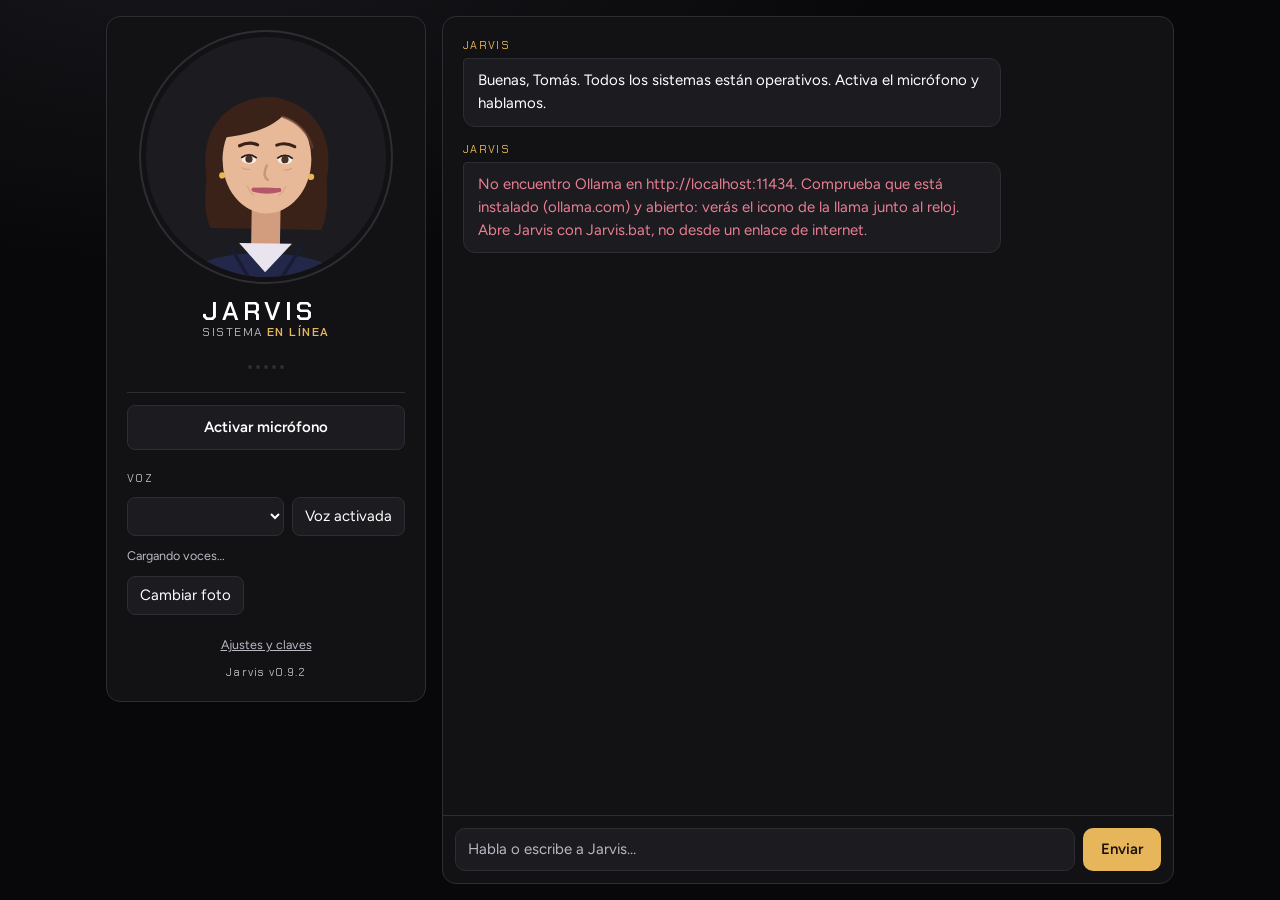
==== commit 72b7c449: "Send home commands straight to Home Assistant Assist (v0.9.2) Small local models often answered home" ====
--- a/jarvis-web/index.html
+++ b/jarvis-web/index.html
@@ -302,7 +302,7 @@
 const Anthropic = window.AnthropicSDK.default;
 
 // Versión de Jarvis: ver versiones/HISTORIAL.md
-const VERSION = "0.9.1";
+const VERSION = "0.9.2";
 const MODEL = "claude-sonnet-5";                 // cerebro "claude" (API de pago)
 const OLLAMA_DEFAULT_MODEL = "llama3.2:3b";       // cerebro "ollama" (gratis, local)
 const OLLAMA_DEFAULT_URL = "http://localhost:11434";
@@ -1066,6 +1066,30 @@
   return { respuesta_de_home_assistant: data?.response?.speech?.plain?.speech || "Hecho." };
 }
 
+// Frases que suenan a una orden o pregunta para la casa.
+const HOME_RE = /\b(enciende|encender|enci[eé]ndeme|apaga|apagar|ap[aá]game|sube|subir|baja|bajar|pon|poner|abre|abrir|cierra|cerrar|activa|activar|desactiva|desactivar|pausa|reanuda|aspira|limpia|luz|luces|l[aá]mpara|temperatura|calefacci[oó]n|clima|grados|tele|televisi[oó]n|homepod|m[uú]sica|volumen|robot|aspirador|lista de la compra|a[nñ]ade)\b/i;
+
+// Manda la frase tal cual a Assist de Home Assistant. Devuelve su respuesta si la ha
+// entendido, o null si no la entiende o no hay conexión (entonces responde el modelo).
+async function haDirect(text) {
+  const plain = text.normalize("NFD").replace(/[\u0300-\u036f]/g, "");                 // "Tomás" → "Tomas"
+  const variants = [text, plain, plain.replace(/\b(de|del)\s+/gi, "")];               // "luz de Tomas" → "luz Tomas"
+  for (const v of new Set(variants)) {
+    try {
+      const data = await getJSON(haUrl() + "/api/conversation/process", {
+        method: "POST",
+        headers: { Authorization: "Bearer " + store.get("jarvis-ha-token"), "Content-Type": "application/json" },
+        body: JSON.stringify({ text: v, language: "es" }),
+        signal: AbortSignal.timeout(8000),
+      });
+      const type = data?.response?.response_type;
+      const speech = data?.response?.speech?.plain?.speech;
+      if (type && type !== "error" && speech) return { speech, done: type === "action_done" };
+    } catch { return null; }
+  }
+  return null;
+}
+
 async function checkHA(report) {
   const note = $("haNote"), url = haUrl();
   try {
@@ -1279,6 +1303,22 @@
   clearTimeout(moodReset);
   avatar.thinking(true);
   setMode("thinking");
+
+  // Órdenes de casa: directas a Home Assistant, más fiable y rápido que el modelo pequeño.
+  if (haReady() && HOME_RE.test(text)) {
+    const ha = await haDirect(text);
+    if (ha) {
+      avatar.thinking(false);
+      avatar.setMood(ha.done ? "alegre" : "neutral");
+      out.classList.remove("pending");
+      out.textContent = ha.speech;
+      turns.push({ role: "assistant", content: ha.speech });
+      busy = false; sendBtn.textContent = "Enviar";
+      speakChunk(ha.speech);
+      if (pendingUtter === 0) afterTurn();
+      return;
+    }
+  }
 
   let spoken = 0, full = "", shown = "", moodSet = false;
   const ctl = new AbortController();
